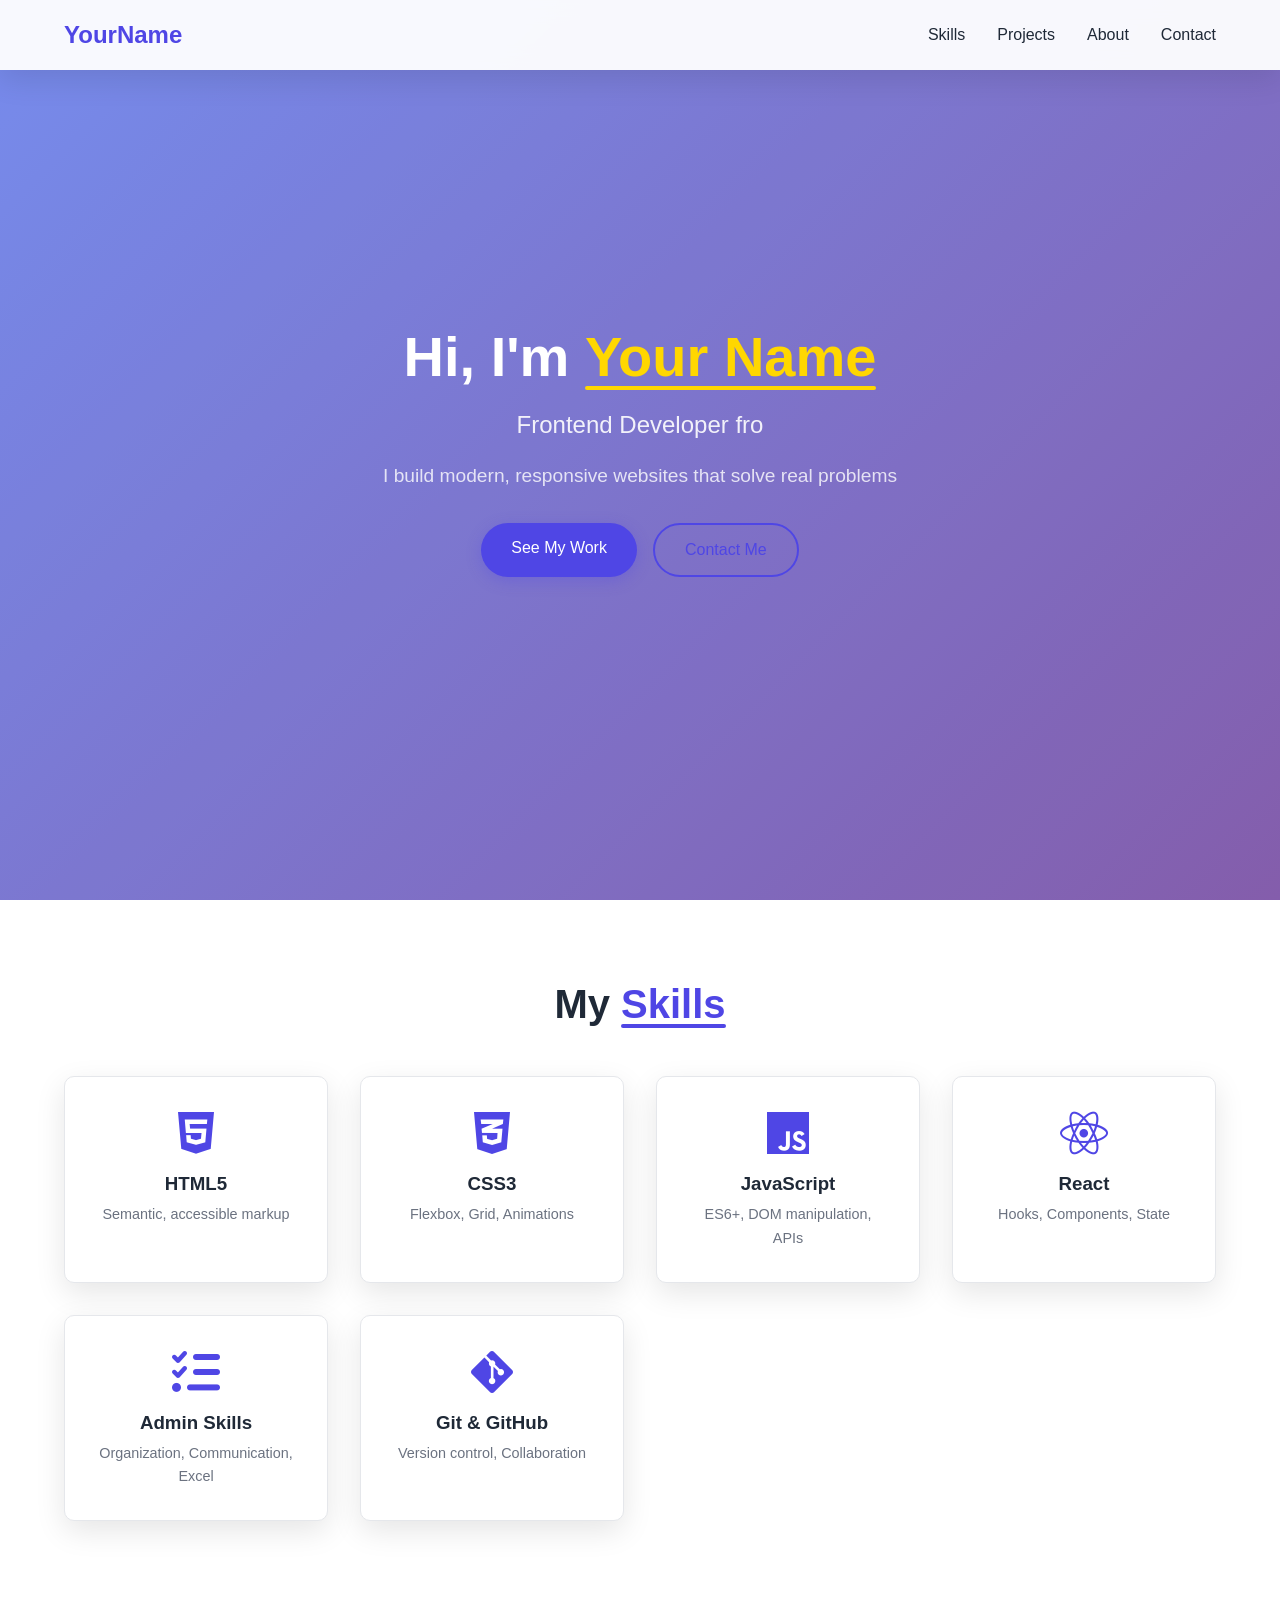
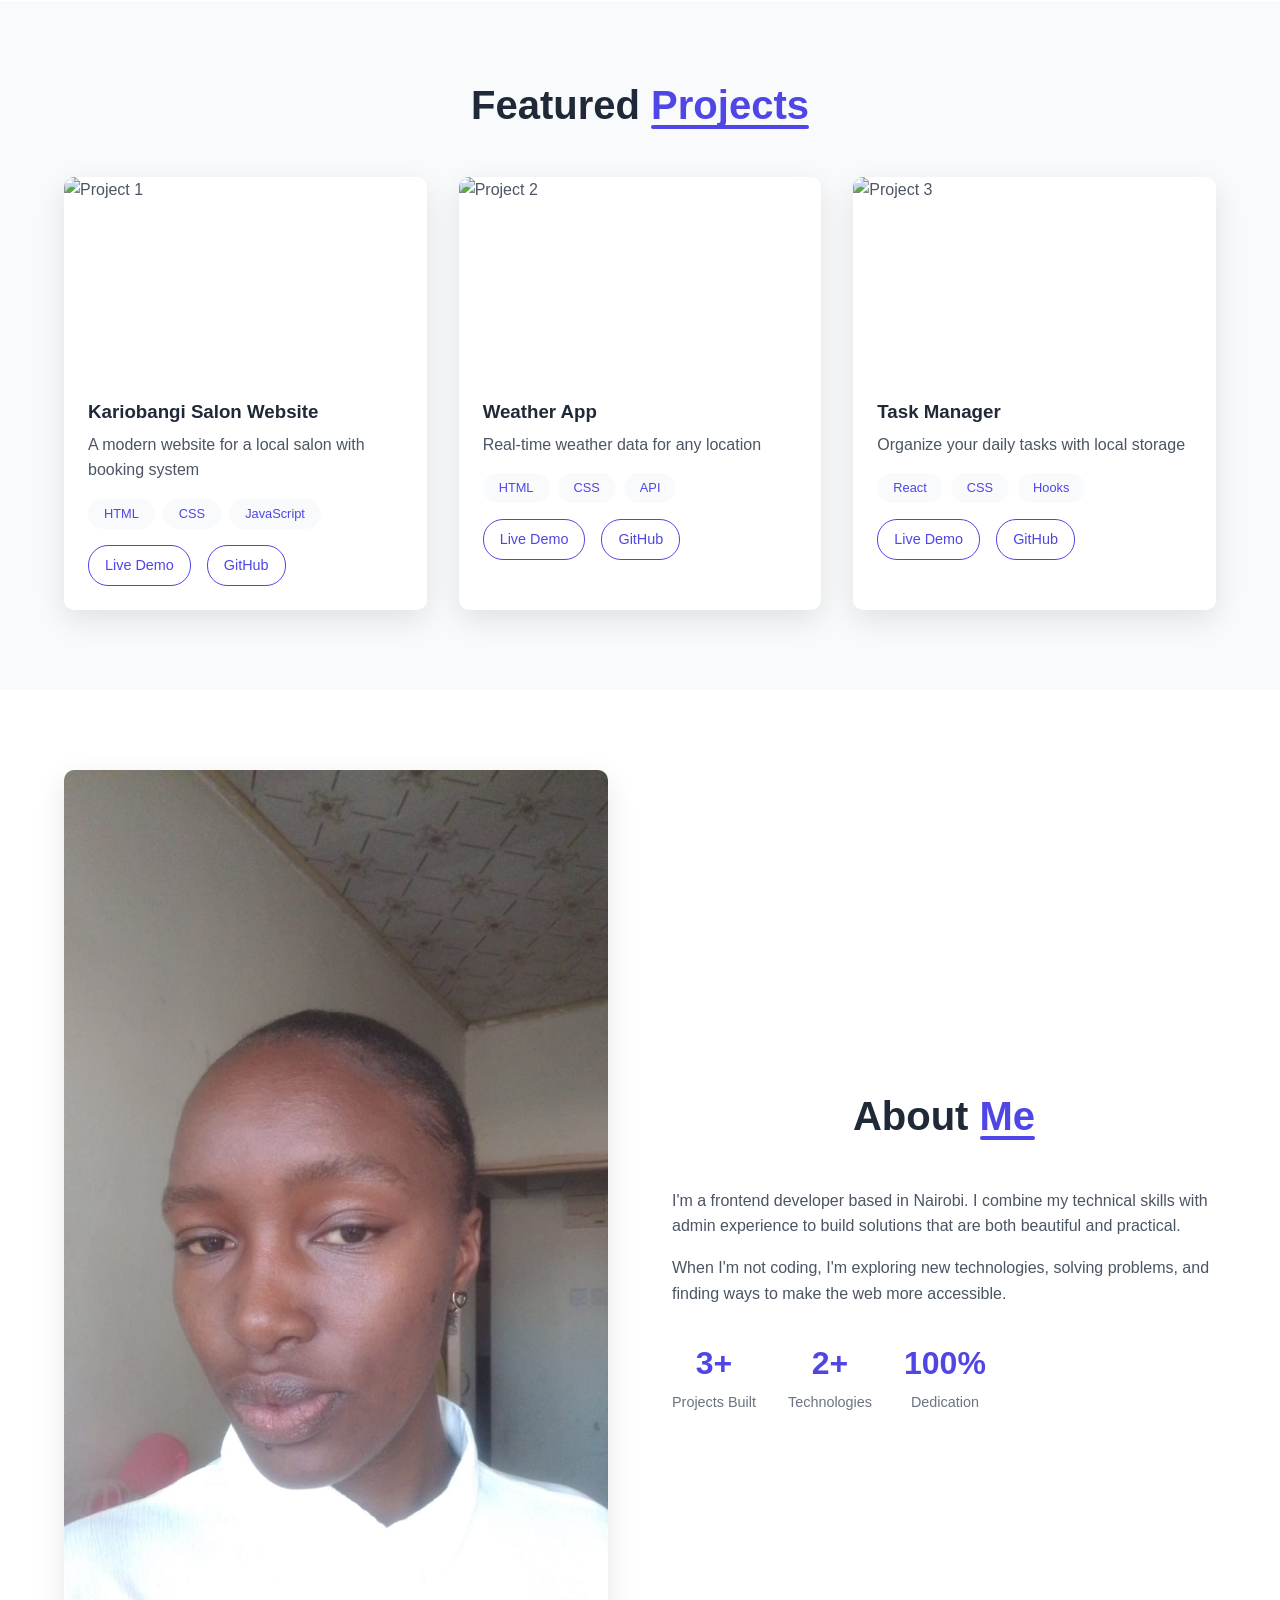
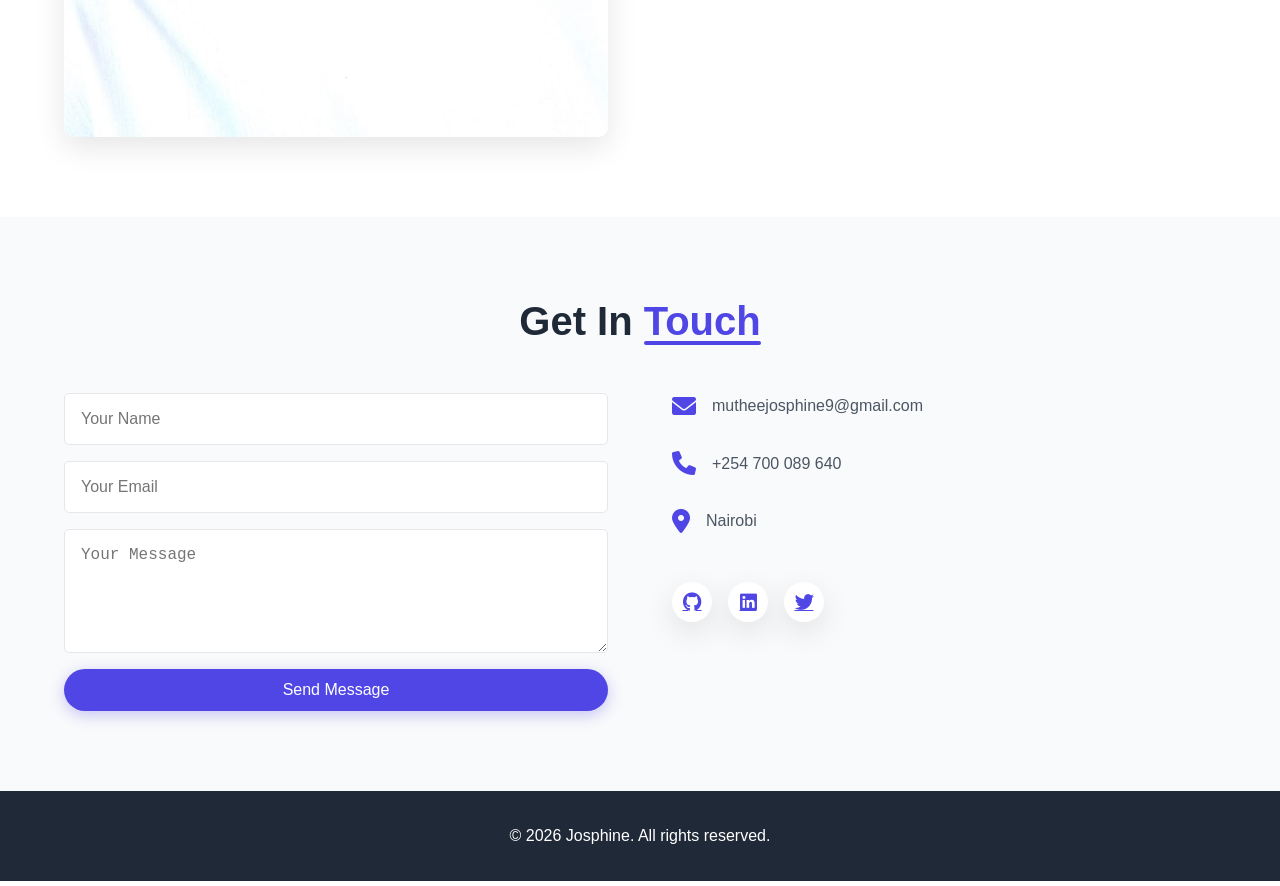
==== index.html @ b3ee17f3 "Initial commit: My modern portfolio website" ====
<!DOCTYPE html>
<html lang="en">
<head>
    <meta charset="UTF-8">
    <meta name="viewport" content="width=device-width, initial-scale=1.0">
    <title>Your Name - Frontend Developer</title>
    <link rel="stylesheet" href="style.css">
    <!-- Font Awesome for icons -->
    <link rel="stylesheet" href="https://cdnjs.cloudflare.com/ajax/libs/font-awesome/6.0.0/css/all.min.css">
</head>
<body>
    <!-- HERO SECTION -->
    <header class="hero">
        <nav class="navbar">
            <div class="logo">YourName</div>
            <ul class="nav-links">
                <li><a href="#skills">Skills</a></li>
                <li><a href="#projects">Projects</a></li>
                <li><a href="#about">About</a></li>
                <li><a href="#contact">Contact</a></li>
            </ul>
        </nav>
        
        <div class="hero-content">
            <h1 class="hero-title">Hi, I'm <span class="highlight">Your Name</span></h1>
            <p class="hero-subtitle">Frontend Developer from Kasarani, Nairobi</p>
            <p class="hero-description">I build modern, responsive websites that solve real problems</p>
            <div class="hero-buttons">
                <a href="#projects" class="btn btn-primary">See My Work</a>
                <a href="#contact" class="btn btn-secondary">Contact Me</a>
            </div>
        </div>
    </header>

    <!-- SKILLS SECTION -->
    <section id="skills" class="skills">
        <h2 class="section-title">My <span class="highlight">Skills</span></h2>
        <div class="skills-grid">
            <div class="skill-card">
                <i class="fab fa-html5 skill-icon"></i>
                <h3>HTML5</h3>
                <p>Semantic, accessible markup</p>
            </div>
            <div class="skill-card">
                <i class="fab fa-css3-alt skill-icon"></i>
                <h3>CSS3</h3>
                <p>Flexbox, Grid, Animations</p>
            </div>
            <div class="skill-card">
                <i class="fab fa-js skill-icon"></i>
                <h3>JavaScript</h3>
                <p>ES6+, DOM manipulation, APIs</p>
            </div>
            <div class="skill-card">
                <i class="fab fa-react skill-icon"></i>
                <h3>React</h3>
                <p>Hooks, Components, State</p>
            </div>
            <div class="skill-card">
                <i class="fas fa-tasks skill-icon"></i>
                <h3>Admin Skills</h3>
                <p>Organization, Communication, Excel</p>
            </div>
            <div class="skill-card">
                <i class="fab fa-git-alt skill-icon"></i>
                <h3>Git & GitHub</h3>
                <p>Version control, Collaboration</p>
            </div>
        </div>
    </section>

    <!-- PROJECTS SECTION -->
    <section id="projects" class="projects">
        <h2 class="section-title">Featured <span class="highlight">Projects</span></h2>
        <div class="projects-grid">
            <!-- Project 1 -->
            <div class="project-card">
                <div class="project-image">
                    <img src="images/project1.jpg" alt="Project 1">
                </div>
                <div class="project-content">
                    <h3>Kariobangi Salon Website</h3>
                    <p>A modern website for a local salon with booking system</p>
                    <div class="project-tech">
                        <span>HTML</span>
                        <span>CSS</span>
                        <span>JavaScript</span>
                    </div>
                    <div class="project-links">
                        <a href="#" class="btn-small">Live Demo</a>
                        <a href="#" class="btn-small">GitHub</a>
                    </div>
                </div>
            </div>

            <!-- Project 2 -->
            <div class="project-card">
                <div class="project-image">
                    <img src="images/project2.jpg" alt="Project 2">
                </div>
                <div class="project-content">
                    <h3>Weather App</h3>
                    <p>Real-time weather data for any location</p>
                    <div class="project-tech">
                        <span>HTML</span>
                        <span>CSS</span>
                        <span>API</span>
                    </div>
                    <div class="project-links">
                        <a href="#" class="btn-small">Live Demo</a>
                        <a href="#" class="btn-small">GitHub</a>
                    </div>
                </div>
            </div>

            <!-- Project 3 -->
            <div class="project-card">
                <div class="project-image">
                    <img src="images/project3.jpg" alt="Project 3">
                </div>
                <div class="project-content">
                    <h3>Task Manager</h3>
                    <p>Organize your daily tasks with local storage</p>
                    <div class="project-tech">
                        <span>React</span>
                        <span>CSS</span>
                        <span>Hooks</span>
                    </div>
                    <div class="project-links">
                        <a href="#" class="btn-small">Live Demo</a>
                        <a href="#" class="btn-small">GitHub</a>
                    </div>
                </div>
            </div>
        </div>
    </section>

    <!-- ABOUT SECTION -->
    <section id="about" class="about">
        <div class="about-container">
            <div class="about-image">
                <img src="images/my photo.jpeg" alt="Josphine Njeri Muthee">
            </div>
            <div class="about-content">
                <h2 class="section-title">About <span class="highlight">Me</span></h2>
                <p>I'm a frontend developer based in Nairobi. I combine my technical skills with admin experience to build solutions that are both beautiful and practical.</p>
                <p>When I'm not coding, I'm exploring new technologies, solving problems, and finding ways to make the web more accessible.</p>
                <div class="about-stats">
                    <div class="stat">
                        <span class="stat-number">3+</span>
                        <span class="stat-label">Projects Built</span>
                    </div>
                    <div class="stat">
                        <span class="stat-number">2+</span>
                        <span class="stat-label">Technologies</span>
                    </div>
                    <div class="stat">
                        <span class="stat-number">100%</span>
                        <span class="stat-label">Dedication</span>
                    </div>
                </div>
            </div>
        </div>
    </section>

    <!-- CONTACT SECTION -->
    <section id="contact" class="contact">
        <h2 class="section-title">Get In <span class="highlight">Touch</span></h2>
        <div class="contact-container">
            <form class="contact-form">
                <input type="text" placeholder="Your Name" required>
                <input type="email" placeholder="Your Email" required>
                <textarea placeholder="Your Message" rows="5" required></textarea>
                <button type="submit" class="btn btn-primary">Send Message</button>
            </form>
            <div class="contact-info">
                <div class="contact-item">
                    <i class="fas fa-envelope"></i>
                    <p>mutheejosphine9@gmail.com</p>
                </div>
                <div class="contact-item">
                    <i class="fas fa-phone"></i>
                    <p>+254 700 089 640</p>
                </div>
                <div class="contact-item">
                    <i class="fas fa-map-marker-alt"></i>
                    <p>Nairobi</p>
                </div>
                <div class="social-links">
                    <a href="#"><i class="fab fa-github"></i></a>
                    <a href="#"><i class="fab fa-linkedin"></i></a>
                    <a href="#"><i class="fab fa-twitter"></i></a>
                </div>
            </div>
        </div>
    </section>

    <!-- FOOTER -->
    <footer class="footer">
        <p>&copy; 2026 Josphine. All rights reserved.</p>
    </footer>

    <script src="script.js"></script>
</body>
</html>
---- style.css ----
/* Modern CSS Reset */
* {
    margin: 0;
    padding: 0;
    box-sizing: border-box;
}

/* Smooth scrolling */
html {
    scroll-behavior: smooth;
}

/* Variables for easy theme changes */
:root {
    --primary-color: #4f46e5;
    --secondary-color: #818cf8;
    --dark-color: #1f2937;
    --light-color: #f9fafb;
    --text-color: #4b5563;
    --white: #ffffff;
    --shadow: 0 10px 30px rgba(0, 0, 0, 0.1);
    --transition: all 0.3s ease;
}

body {
    font-family: -apple-system, BlinkMacSystemFont, 'Segoe UI', Roboto, Oxygen, Ubuntu, sans-serif;
    line-height: 1.6;
    color: var(--text-color);
    overflow-x: hidden;
}

/* Typography */
h1, h2, h3, h4 {
    line-height: 1.2;
    color: var(--dark-color);
}

.section-title {
    font-size: 2.5rem;
    text-align: center;
    margin-bottom: 3rem;
    position: relative;
}

.highlight {
    color: var(--primary-color);
    position: relative;
    display: inline-block;
}

.highlight::after {
    content: '';
    position: absolute;
    bottom: 0;
    left: 0;
    width: 100%;
    height: 4px;
    background: var(--primary-color);
    border-radius: 2px;
}

/* Buttons */
.btn {
    display: inline-block;
    padding: 12px 30px;
    border-radius: 30px;
    text-decoration: none;
    font-weight: 500;
    transition: var(--transition);
    cursor: pointer;
    border: none;
    font-size: 1rem;
}

.btn-primary {
    background: var(--primary-color);
    color: var(--white);
    box-shadow: 0 4px 15px rgba(79, 70, 229, 0.3);
}

.btn-primary:hover {
    background: var(--secondary-color);
    transform: translateY(-2px);
    box-shadow: 0 6px 20px rgba(79, 70, 229, 0.4);
}

.btn-secondary {
    background: transparent;
    color: var(--primary-color);
    border: 2px solid var(--primary-color);
}

.btn-secondary:hover {
    background: var(--primary-color);
    color: var(--white);
    transform: translateY(-2px);
}

/* Navigation */
.navbar {
    position: fixed;
    top: 0;
    width: 100%;
    display: flex;
    justify-content: space-between;
    align-items: center;
    padding: 1rem 5%;
    background: rgba(255, 255, 255, 0.95);
    backdrop-filter: blur(10px);
    box-shadow: var(--shadow);
    z-index: 1000;
}

.logo {
    font-size: 1.5rem;
    font-weight: bold;
    color: var(--primary-color);
}

.nav-links {
    display: flex;
    list-style: none;
    gap: 2rem;
}

.nav-links a {
    text-decoration: none;
    color: var(--dark-color);
    font-weight: 500;
    transition: var(--transition);
    position: relative;
}

.nav-links a::after {
    content: '';
    position: absolute;
    bottom: -5px;
    left: 0;
    width: 0;
    height: 2px;
    background: var(--primary-color);
    transition: var(--transition);
}

.nav-links a:hover {
    color: var(--primary-color);
}

.nav-links a:hover::after {
    width: 100%;
}

/* Hero Section */
.hero {
    min-height: 100vh;
    display: flex;
    flex-direction: column;
    justify-content: center;
    align-items: center;
    text-align: center;
    padding: 0 5%;
    background: linear-gradient(135deg, #667eea 0%, #764ba2 100%);
    color: var(--white);
    position: relative;
    overflow: hidden;
}

.hero::before {
    content: '';
    position: absolute;
    width: 200%;
    height: 200%;
    background: rgba(255, 255, 255, 0.1);
    transform: rotate(45deg);
    top: -50%;
    left: -50%;
}

.hero-content {
    position: relative;
    z-index: 1;
}

.hero-title {
    font-size: 3.5rem;
    margin-bottom: 1rem;
    color: var(--white);
}

.hero-title .highlight {
    color: #ffd700;
}

.hero-title .highlight::after {
    background: #ffd700;
}

.hero-subtitle {
    font-size: 1.5rem;
    margin-bottom: 1rem;
    opacity: 0.9;
}

.hero-description {
    font-size: 1.2rem;
    margin-bottom: 2rem;
    max-width: 600px;
    opacity: 0.8;
}

.hero-buttons {
    display: flex;
    gap: 1rem;
    justify-content: center;
}

/* Skills Section */
.skills {
    padding: 5rem 5%;
    background: var(--white);
}

.skills-grid {
    display: grid;
    grid-template-columns: repeat(auto-fit, minmax(250px, 1fr));
    gap: 2rem;
    max-width: 1200px;
    margin: 0 auto;
}

.skill-card {
    padding: 2rem;
    background: var(--white);
    border-radius: 10px;
    box-shadow: var(--shadow);
    transition: var(--transition);
    text-align: center;
    border: 1px solid #e5e7eb;
}

.skill-card:hover {
    transform: translateY(-5px);
    box-shadow: 0 15px 40px rgba(0, 0, 0, 0.1);
}

.skill-icon {
    font-size: 3rem;
    margin-bottom: 1rem;
    color: var(--primary-color);
}

.skill-card h3 {
    margin-bottom: 0.5rem;
}

.skill-card p {
    font-size: 0.9rem;
    color: #6b7280;
}

/* Projects Section */
.projects {
    padding: 5rem 5%;
    background: var(--light-color);
}

.projects-grid {
    display: grid;
    grid-template-columns: repeat(auto-fit, minmax(350px, 1fr));
    gap: 2rem;
    max-width: 1200px;
    margin: 0 auto;
}

.project-card {
    background: var(--white);
    border-radius: 10px;
    overflow: hidden;
    box-shadow: var(--shadow);
    transition: var(--transition);
}

.project-card:hover {
    transform: translateY(-5px);
    box-shadow: 0 20px 40px rgba(0, 0, 0, 0.15);
}

.project-image {
    width: 100%;
    height: 200px;
    overflow: hidden;
}

.project-image img {
    width: 100%;
    height: 100%;
    object-fit: cover;
    transition: var(--transition);
}

.project-card:hover .project-image img {
    transform: scale(1.1);
}

.project-content {
    padding: 1.5rem;
}

.project-content h3 {
    margin-bottom: 0.5rem;
}

.project-tech {
    display: flex;
    flex-wrap: wrap;
    gap: 0.5rem;
    margin: 1rem 0;
}

.project-tech span {
    padding: 0.3rem 1rem;
    background: var(--light-color);
    border-radius: 20px;
    font-size: 0.8rem;
    font-weight: 500;
    color: var(--primary-color);
}

.project-links {
    display: flex;
    gap: 1rem;
}

.btn-small {
    padding: 0.5rem 1rem;
    border-radius: 20px;
    text-decoration: none;
    font-size: 0.9rem;
    font-weight: 500;
    transition: var(--transition);
    border: 1px solid var(--primary-color);
    color: var(--primary-color);
}

.btn-small:hover {
    background: var(--primary-color);
    color: var(--white);
}

/* About Section */
.about {
    padding: 5rem 5%;
    background: var(--white);
}

.about-container {
    display: grid;
    grid-template-columns: 1fr 1fr;
    gap: 4rem;
    max-width: 1200px;
    margin: 0 auto;
    align-items: center;
}

.about-image {
    width: 100%;
    border-radius: 10px;
    overflow: hidden;
    box-shadow: var(--shadow);
}

.about-image img {
    width: 100%;
    height: auto;
    display: block;
}

.about-content p {
    margin-bottom: 1rem;
}

.about-stats {
    display: flex;
    gap: 2rem;
    margin-top: 2rem;
}

.stat {
    text-align: center;
}

.stat-number {
    display: block;
    font-size: 2rem;
    font-weight: bold;
    color: var(--primary-color);
}

.stat-label {
    font-size: 0.9rem;
    color: #6b7280;
}

/* Contact Section */
.contact {
    padding: 5rem 5%;
    background: var(--light-color);
}

.contact-container {
    display: grid;
    grid-template-columns: 1fr 1fr;
    gap: 4rem;
    max-width: 1200px;
    margin: 0 auto;
}

.contact-form {
    display: flex;
    flex-direction: column;
    gap: 1rem;
}

.contact-form input,
.contact-form textarea {
    width: 100%;
    padding: 1rem;
    border: 1px solid #e5e7eb;
    border-radius: 5px;
    font-size: 1rem;
    transition: var(--transition);
}

.contact-form input:focus,
.contact-form textarea:focus {
    outline: none;
    border-color: var(--primary-color);
    box-shadow: 0 0 0 3px rgba(79, 70, 229, 0.1);
}

.contact-info {
    display: flex;
    flex-direction: column;
    gap: 2rem;
}

.contact-item {
    display: flex;
    align-items: center;
    gap: 1rem;
}

.contact-item i {
    font-size: 1.5rem;
    color: var(--primary-color);
}

.social-links {
    display: flex;
    gap: 1rem;
    margin-top: 1rem;
}

.social-links a {
    display: flex;
    align-items: center;
    justify-content: center;
    width: 40px;
    height: 40px;
    background: var(--white);
    border-radius: 50%;
    color: var(--primary-color);
    font-size: 1.2rem;
    transition: var(--transition);
    box-shadow: var(--shadow);
}

.social-links a:hover {
    background: var(--primary-color);
    color: var(--white);
    transform: translateY(-3px);
}

/* Footer */
.footer {
    padding: 2rem;
    text-align: center;
    background: var(--dark-color);
    color: var(--white);
}

/* Responsive Design */
@media (max-width: 768px) {
    .navbar {
        padding: 1rem;
    }
    
    .nav-links {
        display: none;
    }
    
    .hero-title {
        font-size: 2.5rem;
    }
    
    .hero-subtitle {
        font-size: 1.2rem;
    }
    
    .hero-buttons {
        flex-direction: column;
    }
    
    .about-container,
    .contact-container {
        grid-template-columns: 1fr;
        gap: 2rem;
    }
    
    .section-title {
        font-size: 2rem;
    }
    
    .projects-grid {
        grid-template-columns: 1fr;
    }
    
    .about-stats {
        flex-direction: column;
        gap: 1rem;
    }
}

/* Animations */
@keyframes fadeIn {
    from {
        opacity: 0;
        transform: translateY(20px);
    }
    to {
        opacity: 1;
        transform: translateY(0);
    }
}

.hero-content,
.skill-card,
.project-card,
.about-content {
    animation: fadeIn 1s ease-out;
}
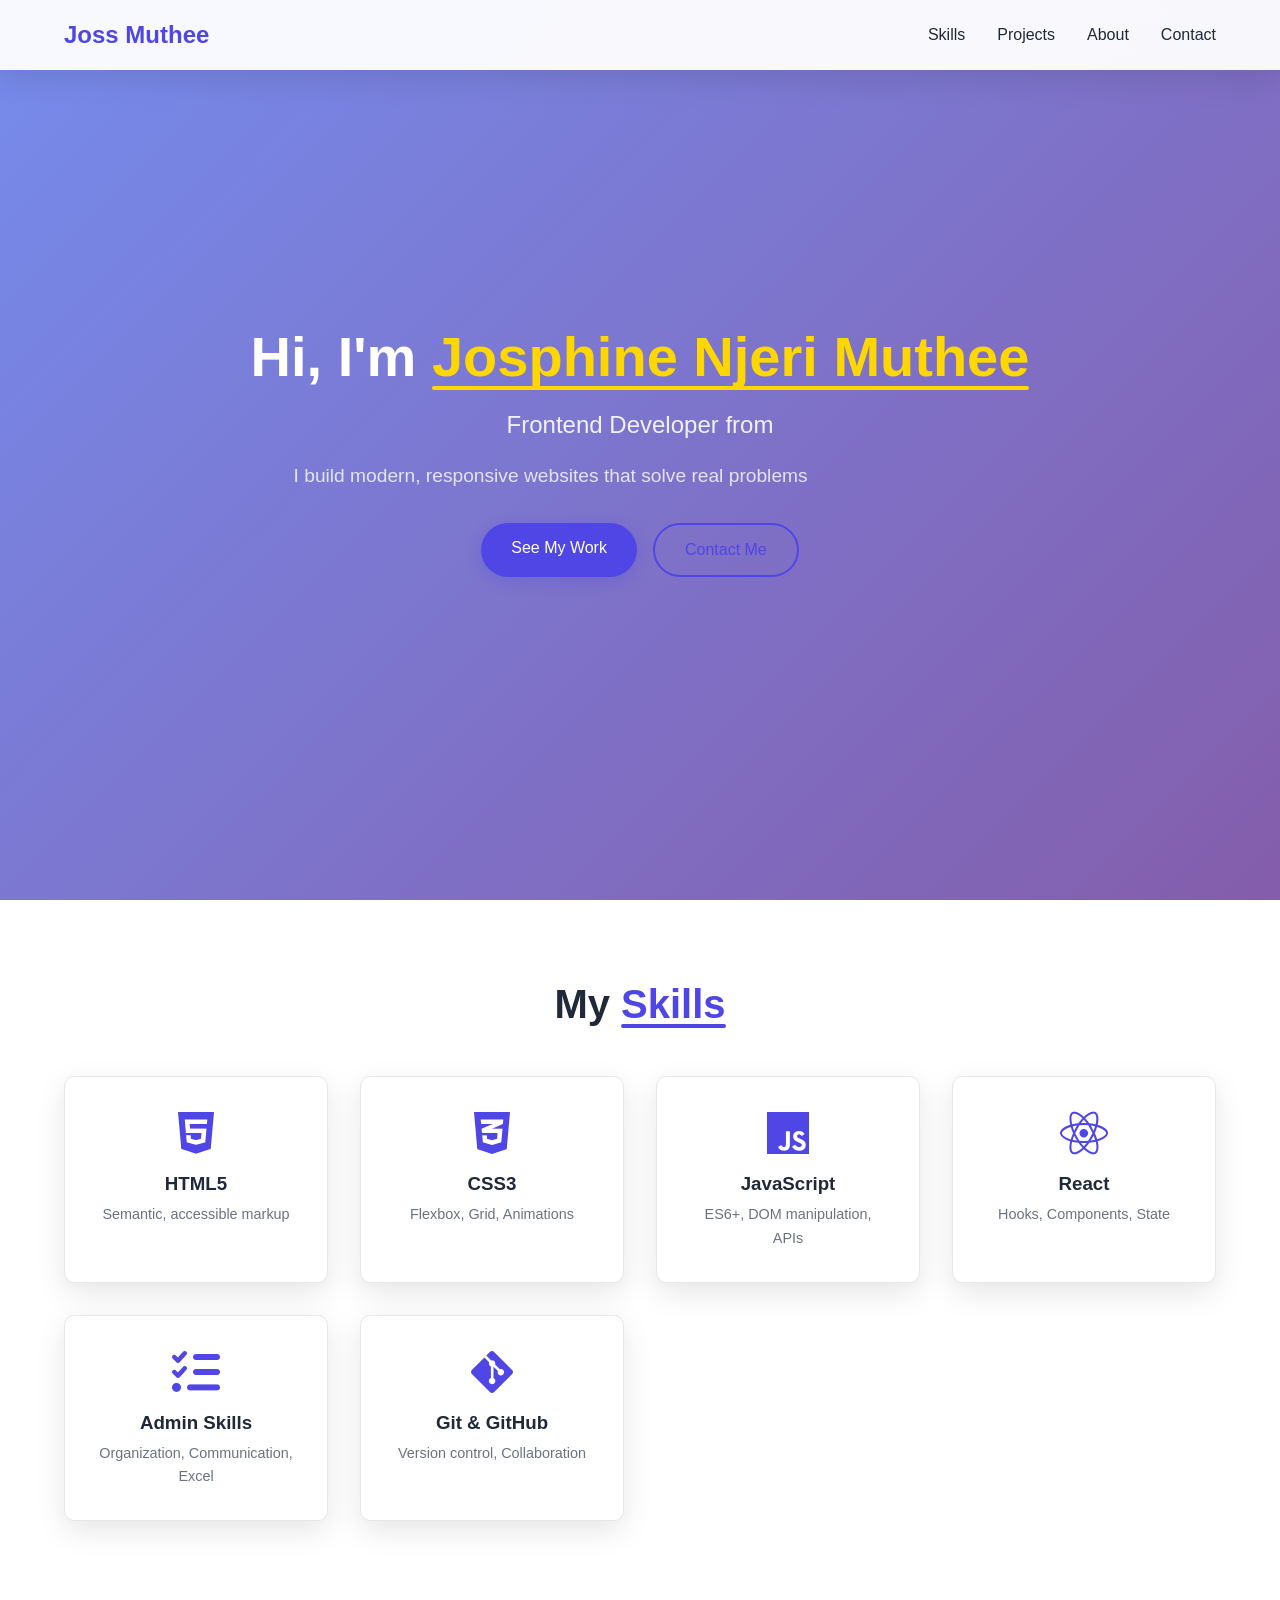
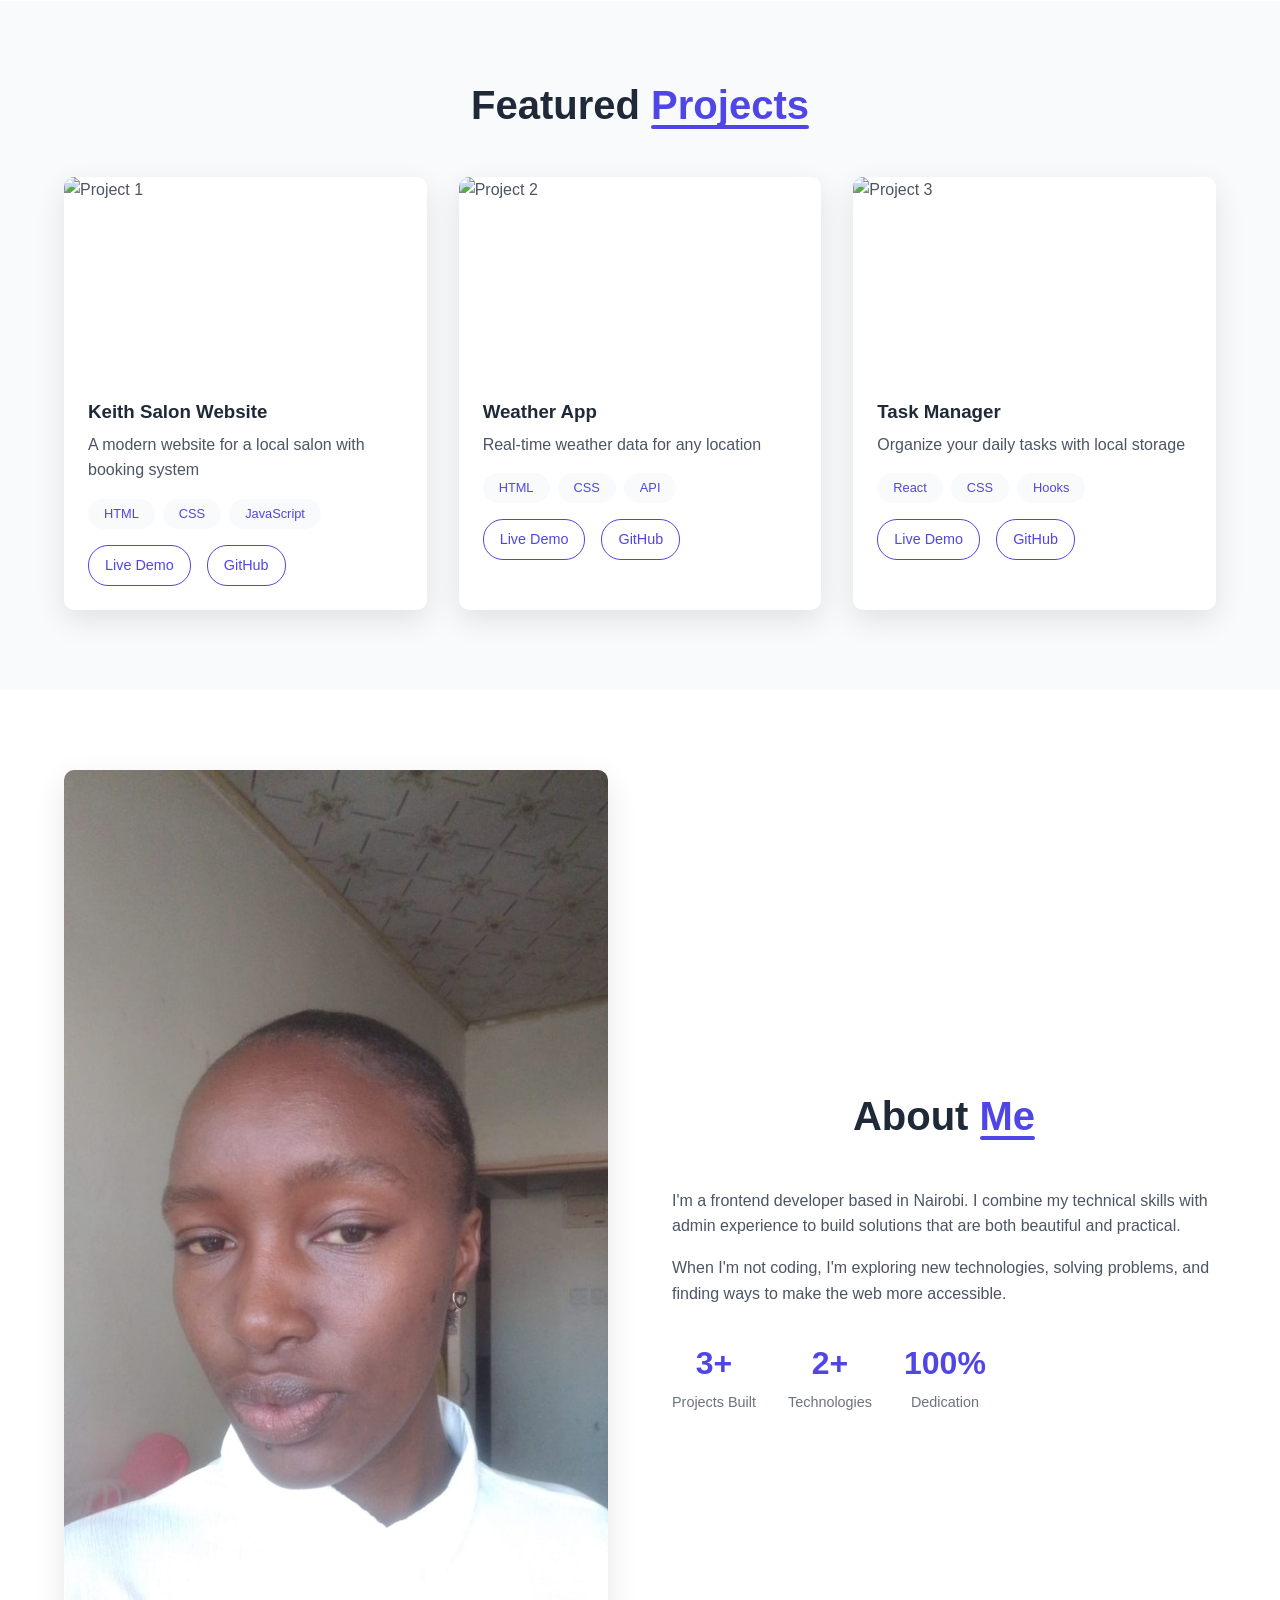
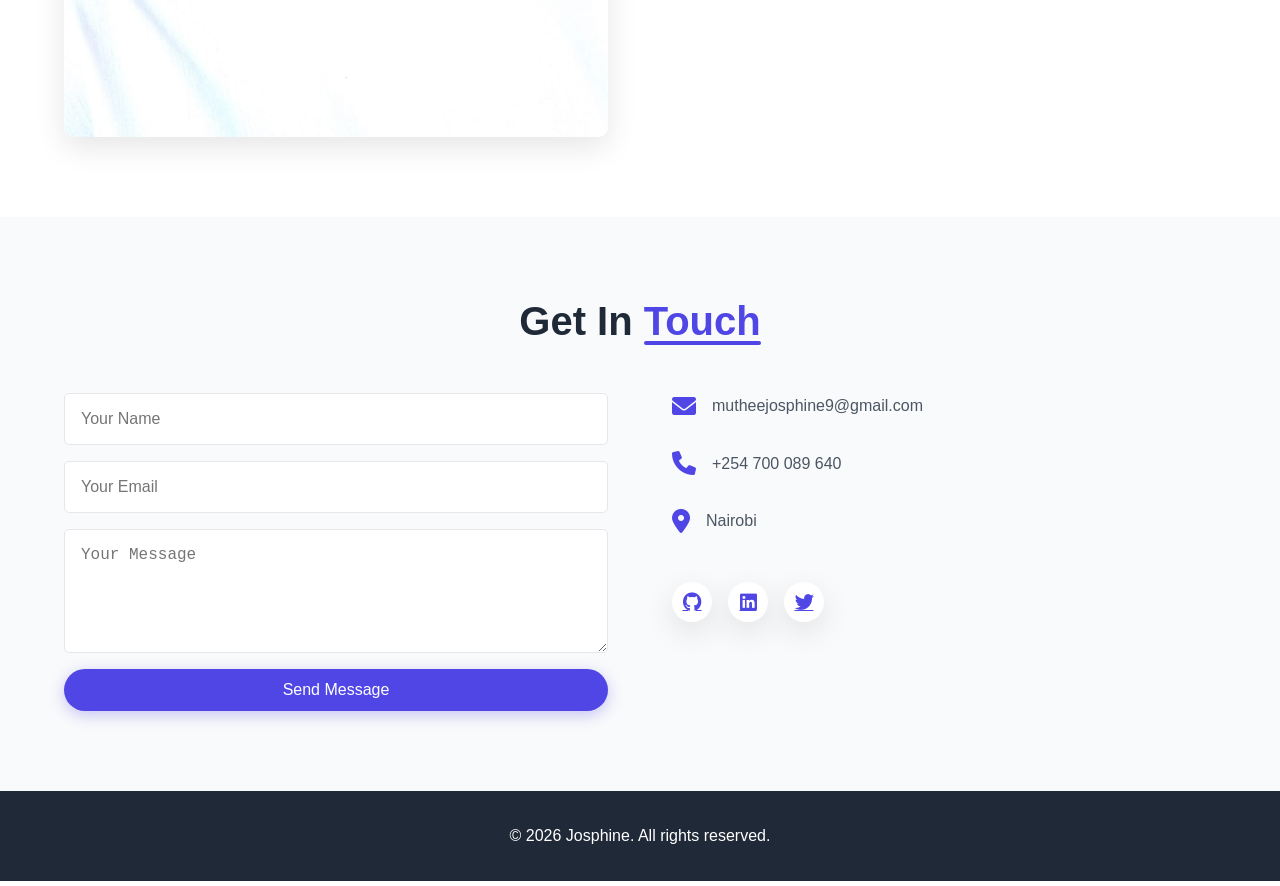
==== commit 1bea4ff6: "Update [describe what you changed]" ====
--- a/index.html
+++ b/index.html
@@ -12,7 +12,7 @@
     <!-- HERO SECTION -->
     <header class="hero">
         <nav class="navbar">
-            <div class="logo">YourName</div>
+            <div class="logo">Joss Muthee</div>
             <ul class="nav-links">
                 <li><a href="#skills">Skills</a></li>
                 <li><a href="#projects">Projects</a></li>
@@ -22,8 +22,8 @@
         </nav>
         
         <div class="hero-content">
-            <h1 class="hero-title">Hi, I'm <span class="highlight">Your Name</span></h1>
-            <p class="hero-subtitle">Frontend Developer from Kasarani, Nairobi</p>
+            <h1 class="hero-title">Hi, I'm <span class="highlight">Josphine Njeri Muthee</span></h1>
+            <p class="hero-subtitle">Frontend Developer from Nairobi, Kenya.</p>
             <p class="hero-description">I build modern, responsive websites that solve real problems</p>
             <div class="hero-buttons">
                 <a href="#projects" class="btn btn-primary">See My Work</a>
@@ -79,7 +79,7 @@
                     <img src="images/project1.jpg" alt="Project 1">
                 </div>
                 <div class="project-content">
-                    <h3>Kariobangi Salon Website</h3>
+                    <h3>Keith Salon Website</h3>
                     <p>A modern website for a local salon with booking system</p>
                     <div class="project-tech">
                         <span>HTML</span>
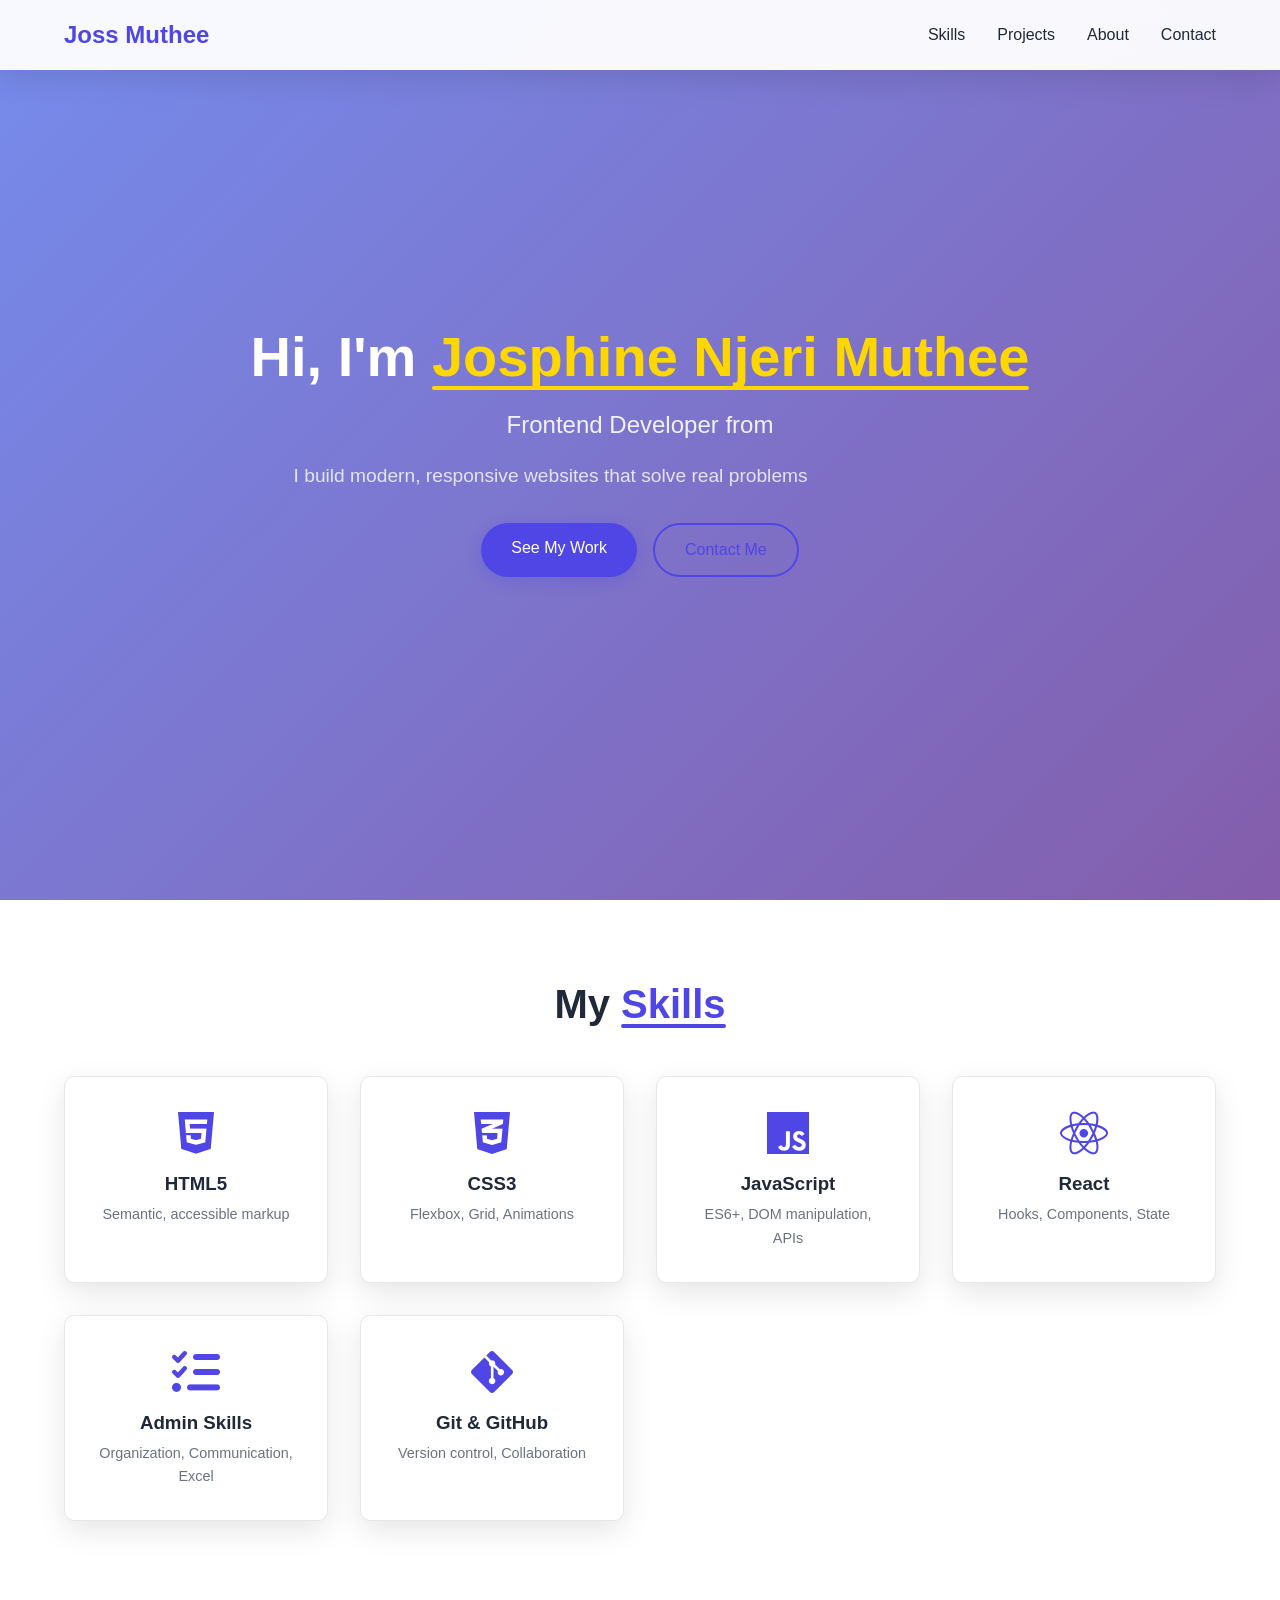
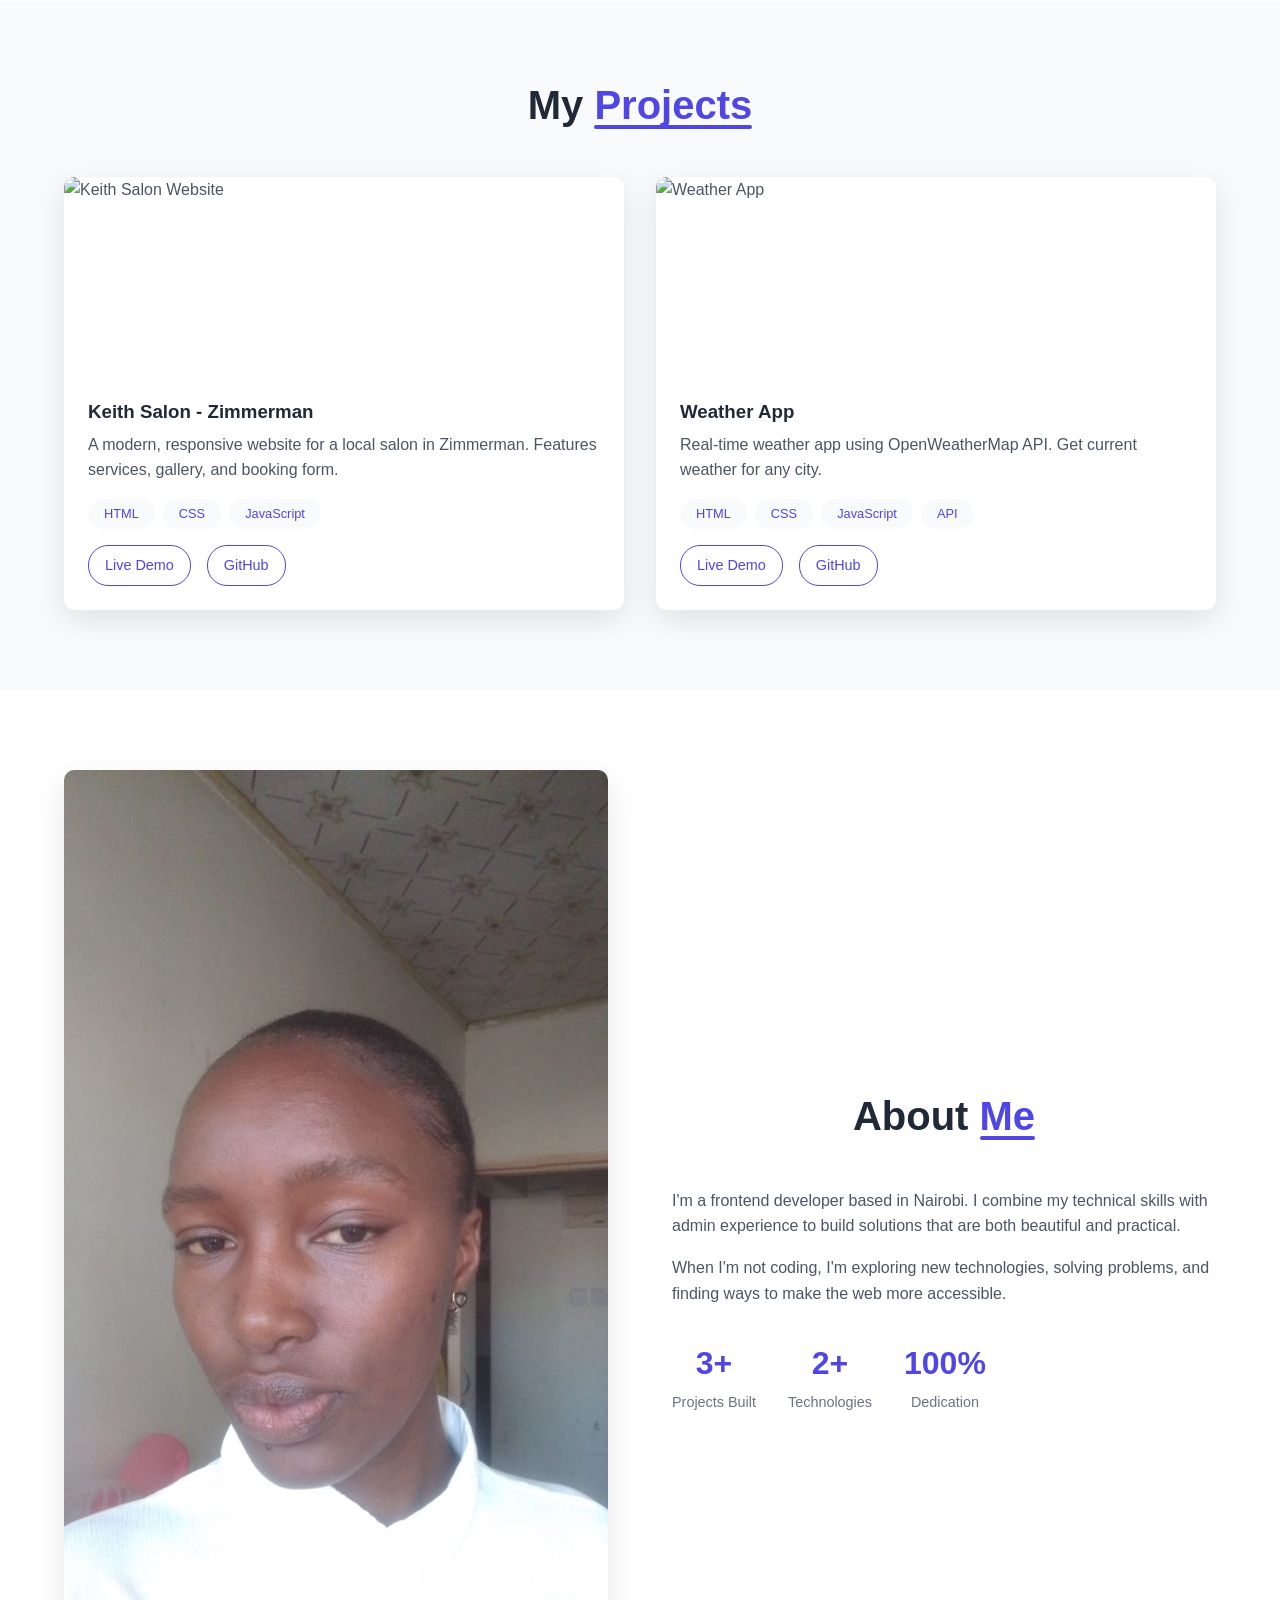
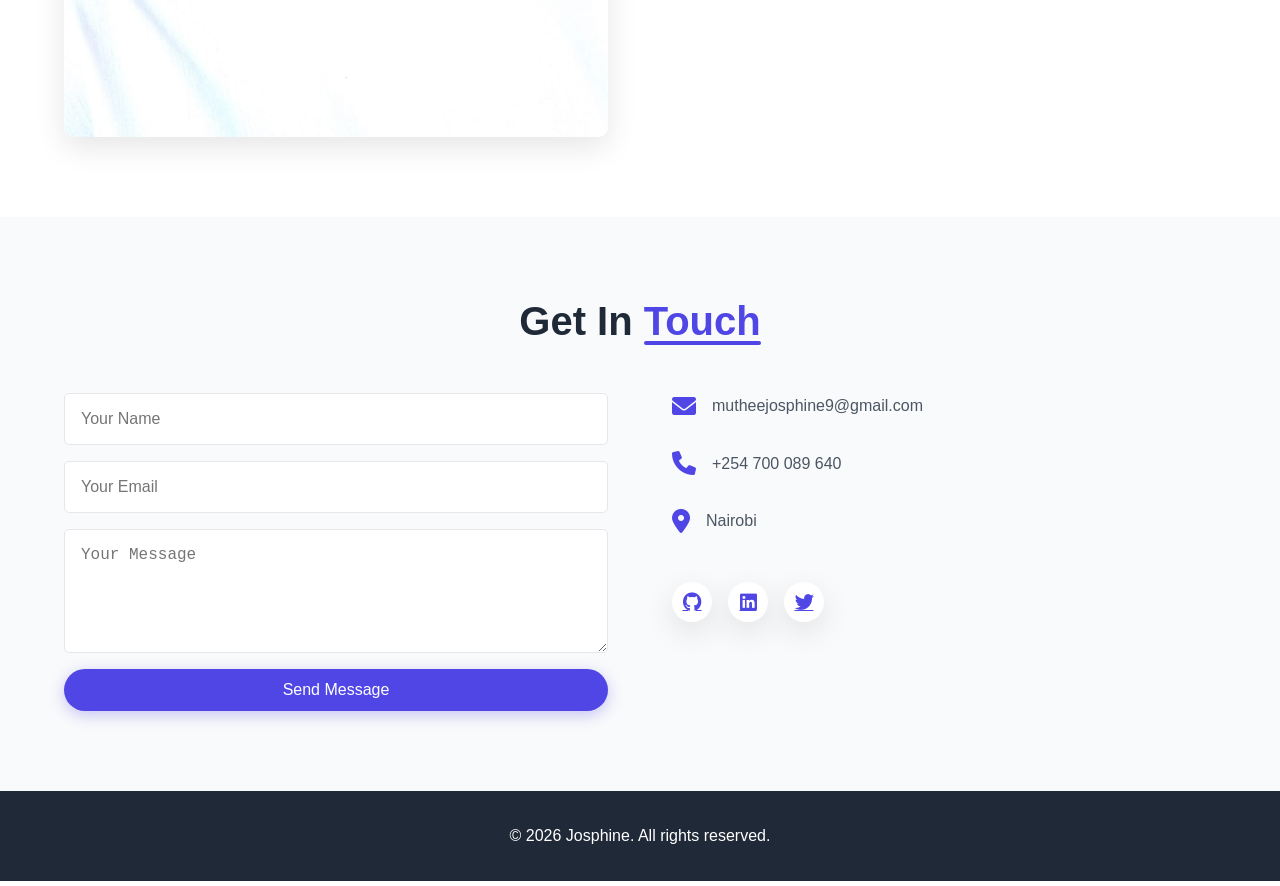
==== commit 2de21684: "Add Keith Salon and Weather App projects" ====
--- a/index.html
+++ b/index.html
@@ -69,71 +69,53 @@
         </div>
     </section>
 
-    <!-- PROJECTS SECTION -->
-    <section id="projects" class="projects">
-        <h2 class="section-title">Featured <span class="highlight">Projects</span></h2>
-        <div class="projects-grid">
-            <!-- Project 1 -->
-            <div class="project-card">
-                <div class="project-image">
-                    <img src="images/project1.jpg" alt="Project 1">
+    <!-- PROJECTS SECTION in your main portfolio -->
+<section id="projects" class="projects">
+    <h2 class="section-title">My <span class="highlight">Projects</span></h2>
+    <div class="projects-grid">
+        
+        <!-- Keith Salon Project -->
+        <div class="project-card">
+            <div class="project-image">
+                <img src="images/keith-salon-preview.jpg" alt="Keith Salon Website">
+            </div>
+            <div class="project-content">
+                <h3>Keith Salon - Zimmerman</h3>
+                <p>A modern, responsive website for a local salon in Zimmerman. Features services, gallery, and booking form.</p>
+                <div class="project-tech">
+                    <span>HTML</span>
+                    <span>CSS</span>
+                    <span>JavaScript</span>
                 </div>
-                <div class="project-content">
-                    <h3>Keith Salon Website</h3>
-                    <p>A modern website for a local salon with booking system</p>
-                    <div class="project-tech">
-                        <span>HTML</span>
-                        <span>CSS</span>
-                        <span>JavaScript</span>
-                    </div>
-                    <div class="project-links">
-                        <a href="#" class="btn-small">Live Demo</a>
-                        <a href="#" class="btn-small">GitHub</a>
-                    </div>
-                </div>
-            </div>
-
-            <!-- Project 2 -->
-            <div class="project-card">
-                <div class="project-image">
-                    <img src="images/project2.jpg" alt="Project 2">
-                </div>
-                <div class="project-content">
-                    <h3>Weather App</h3>
-                    <p>Real-time weather data for any location</p>
-                    <div class="project-tech">
-                        <span>HTML</span>
-                        <span>CSS</span>
-                        <span>API</span>
-                    </div>
-                    <div class="project-links">
-                        <a href="#" class="btn-small">Live Demo</a>
-                        <a href="#" class="btn-small">GitHub</a>
-                    </div>
-                </div>
-            </div>
-
-            <!-- Project 3 -->
-            <div class="project-card">
-                <div class="project-image">
-                    <img src="images/project3.jpg" alt="Project 3">
-                </div>
-                <div class="project-content">
-                    <h3>Task Manager</h3>
-                    <p>Organize your daily tasks with local storage</p>
-                    <div class="project-tech">
-                        <span>React</span>
-                        <span>CSS</span>
-                        <span>Hooks</span>
-                    </div>
-                    <div class="project-links">
-                        <a href="#" class="btn-small">Live Demo</a>
-                        <a href="#" class="btn-small">GitHub</a>
-                    </div>
+                <div class="project-links">
+                    <a href="keith-salon/" class="btn-small">Live Demo</a>
+                    <a href="https://github.com/JossMuthee/JossMuthee.github.io/tree/main/keith-salon" class="btn-small">GitHub</a>
                 </div>
             </div>
         </div>
-    </section>
+
+        <!-- Weather App Project -->
+        <div class="project-card">
+            <div class="project-image">
+                <img src="images/weather-app-preview.jpg" alt="Weather App">
+            </div>
+            <div class="project-content">
+                <h3>Weather App</h3>
+                <p>Real-time weather app using OpenWeatherMap API. Get current weather for any city.</p>
+                <div class="project-tech">
+                    <span>HTML</span>
+                    <span>CSS</span>
+                    <span>JavaScript</span>
+                    <span>API</span>
+                </div>
+                <div class="project-links">
+                    <a href="weather-app/" class="btn-small">Live Demo</a>
+                    <a href="https://github.com/JossMuthee/JossMuthee.github.io/tree/main/weather-app" class="btn-small">GitHub</a>
+                </div>
+            </div>
+        </div>
+    </div>
+</section>
 
     <!-- ABOUT SECTION -->
     <section id="about" class="about">
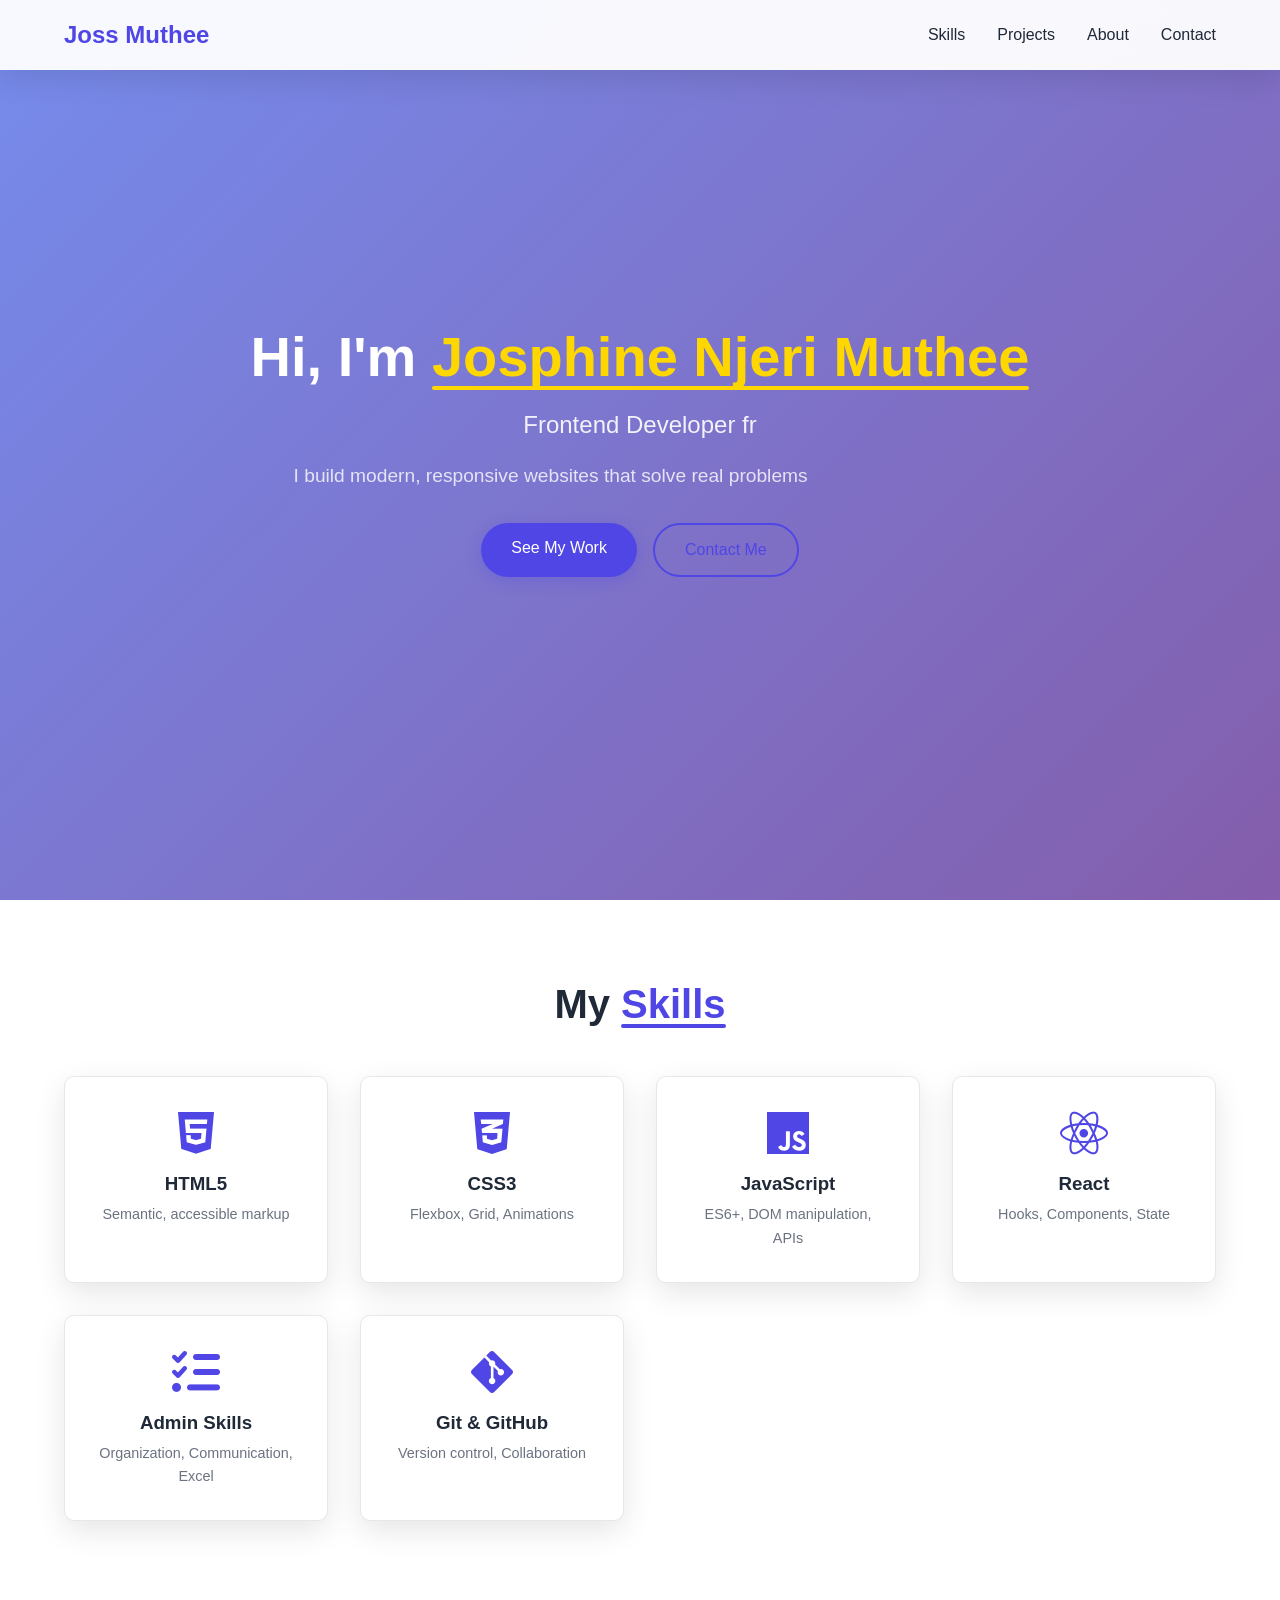
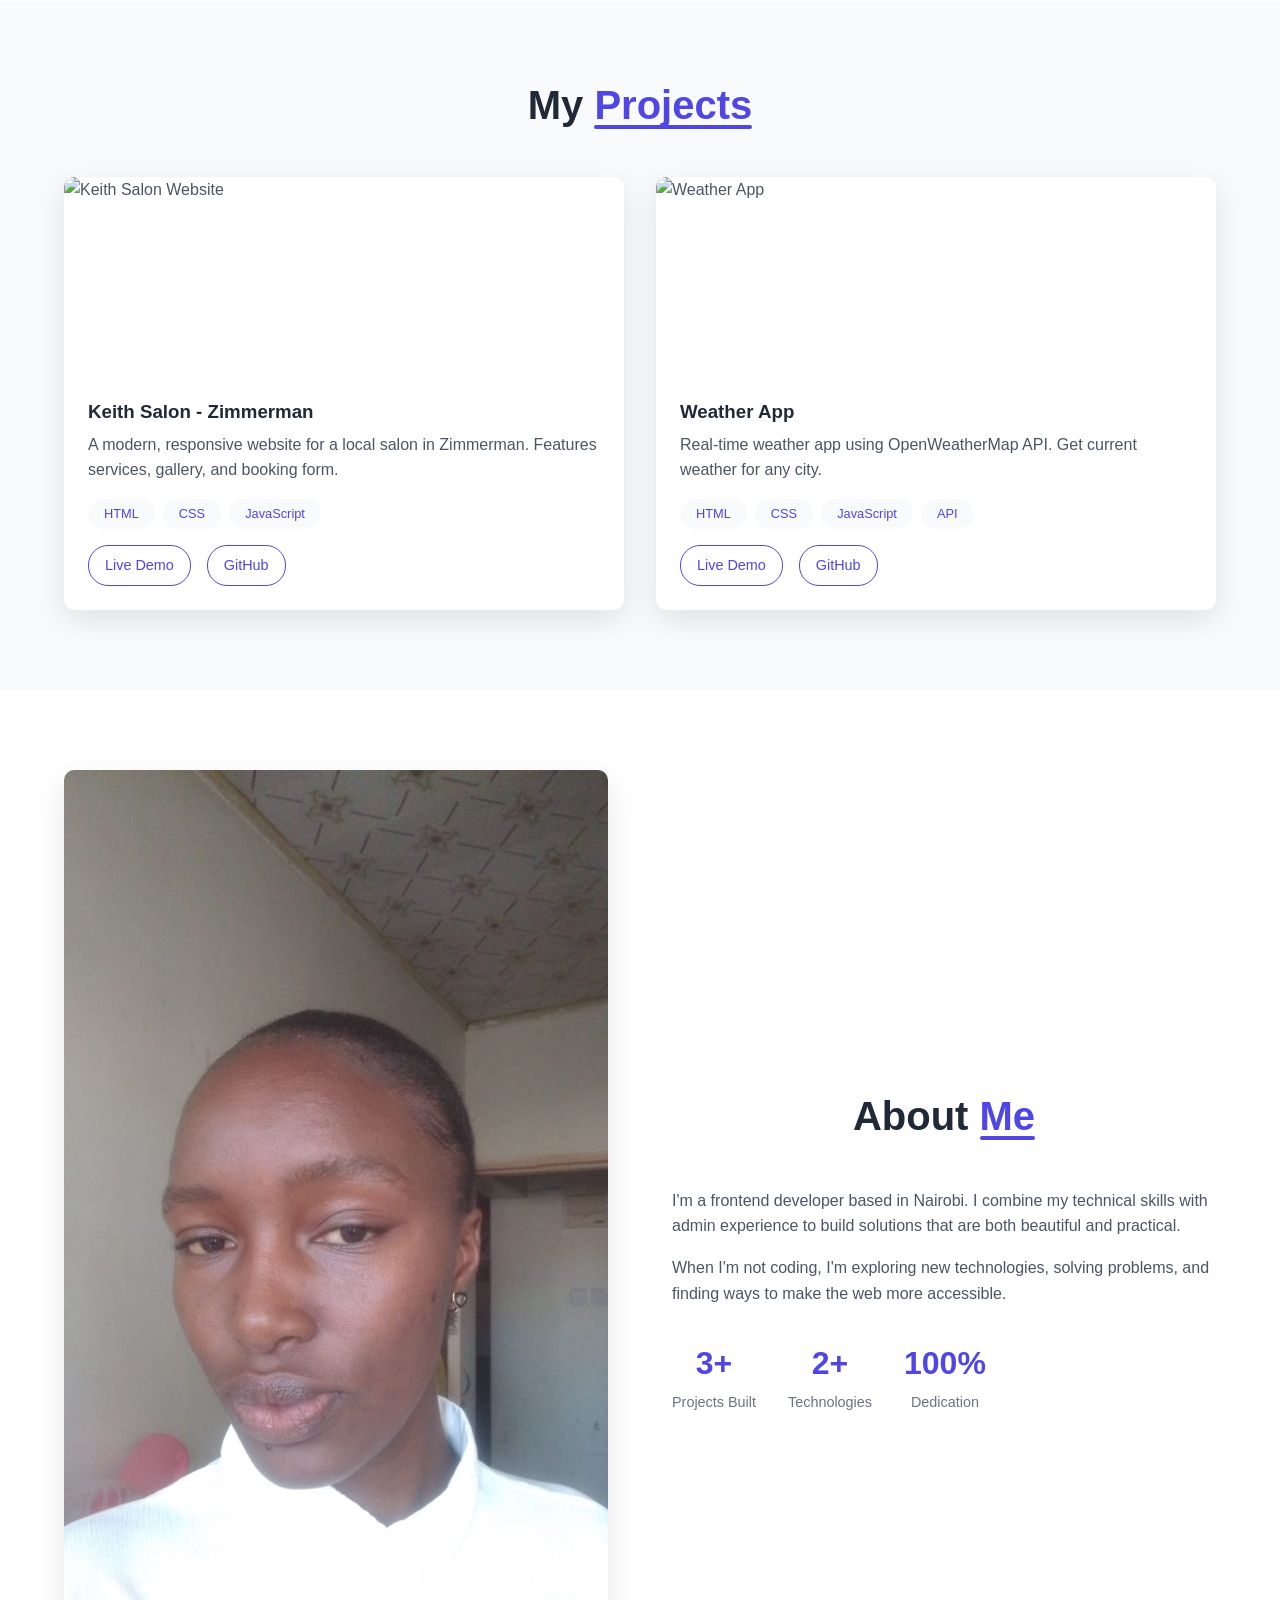
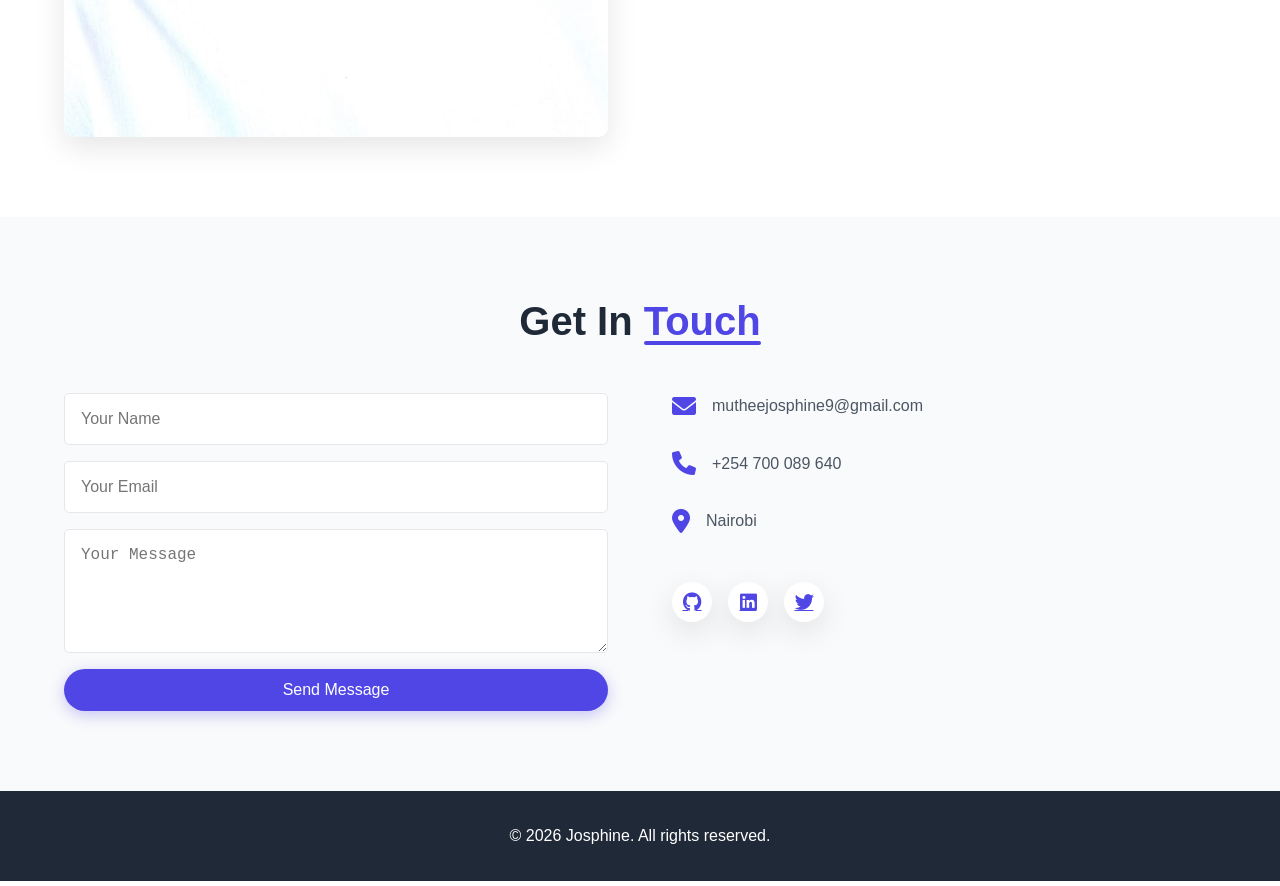
==== commit b2d90ff7: "Fix salon website link" ====
--- a/index.html
+++ b/index.html
@@ -88,7 +88,7 @@
                     <span>JavaScript</span>
                 </div>
                 <div class="project-links">
-                    <a href="keith-salon/" class="btn-small">Live Demo</a>
+                    <a href="salon-website/" class="btn-small">Live Demo</a>
                     <a href="https://github.com/JossMuthee/JossMuthee.github.io/tree/main/keith-salon" class="btn-small">GitHub</a>
                 </div>
             </div>
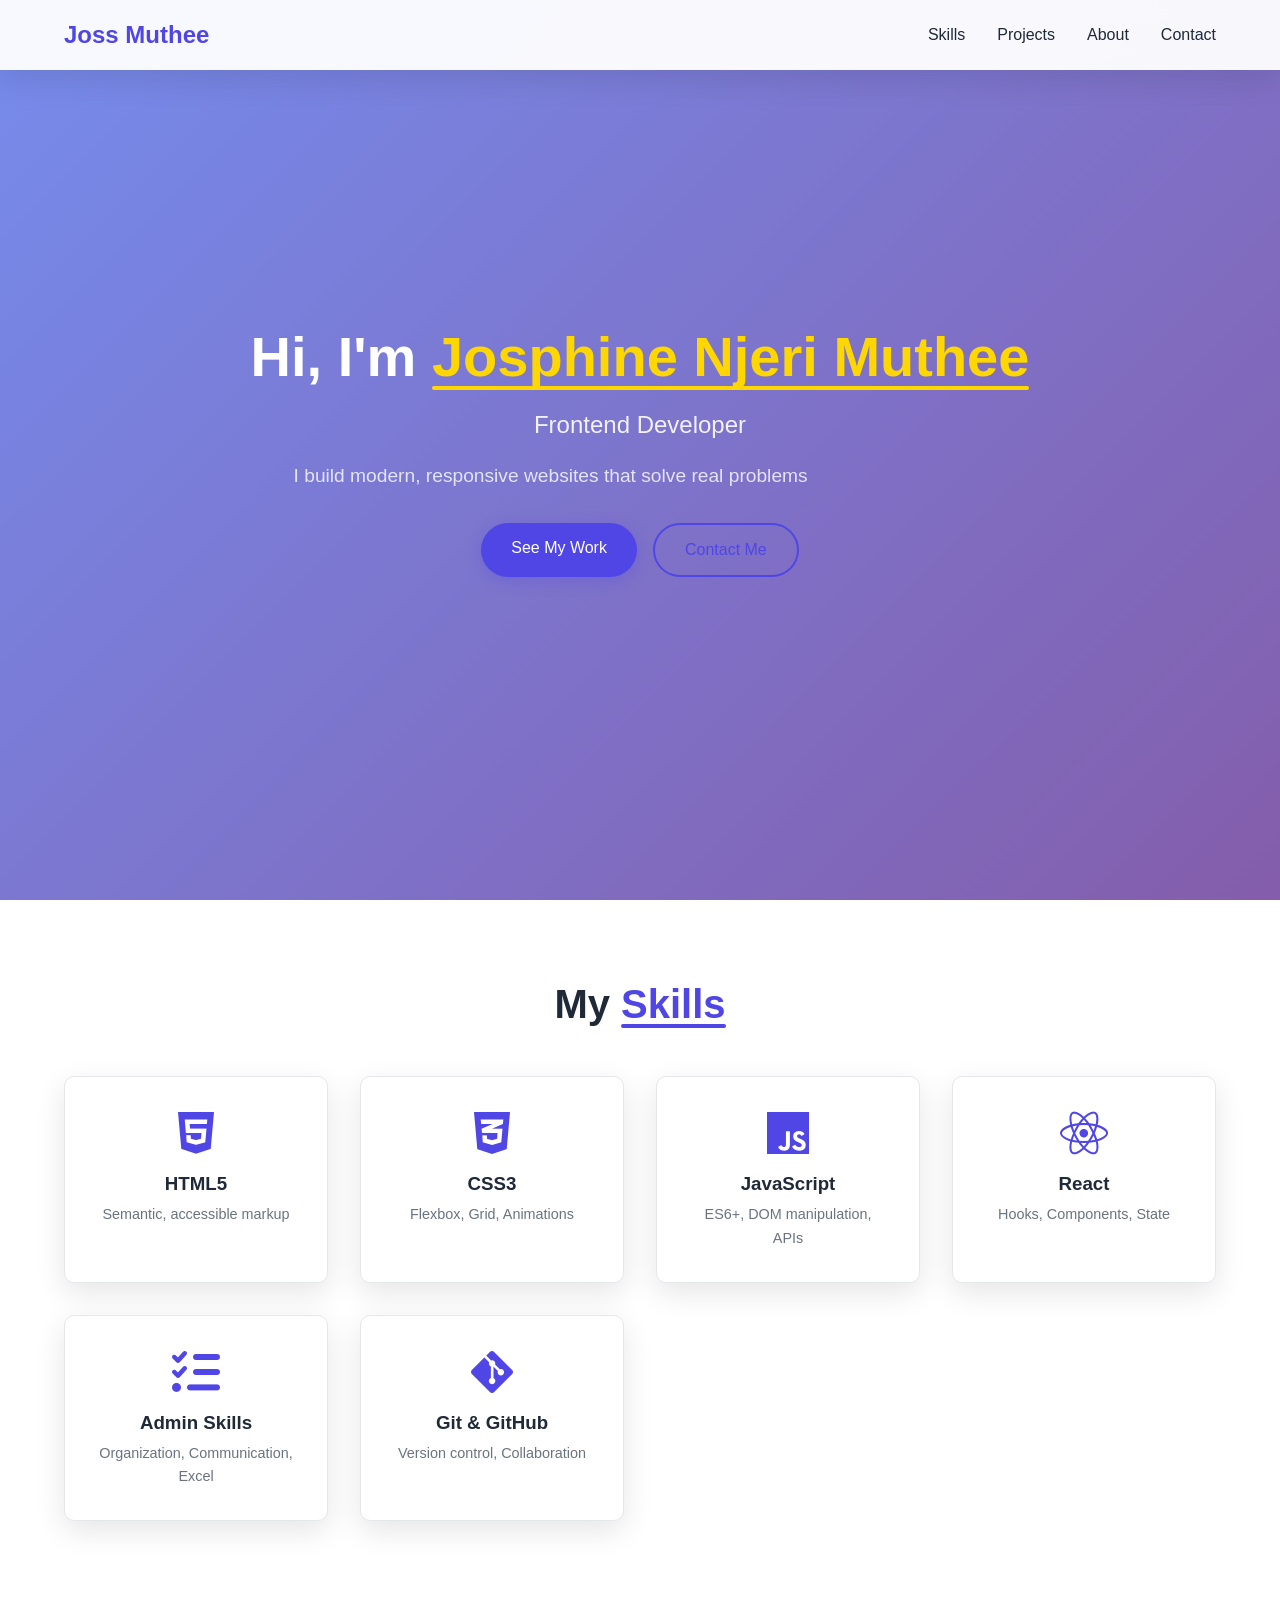
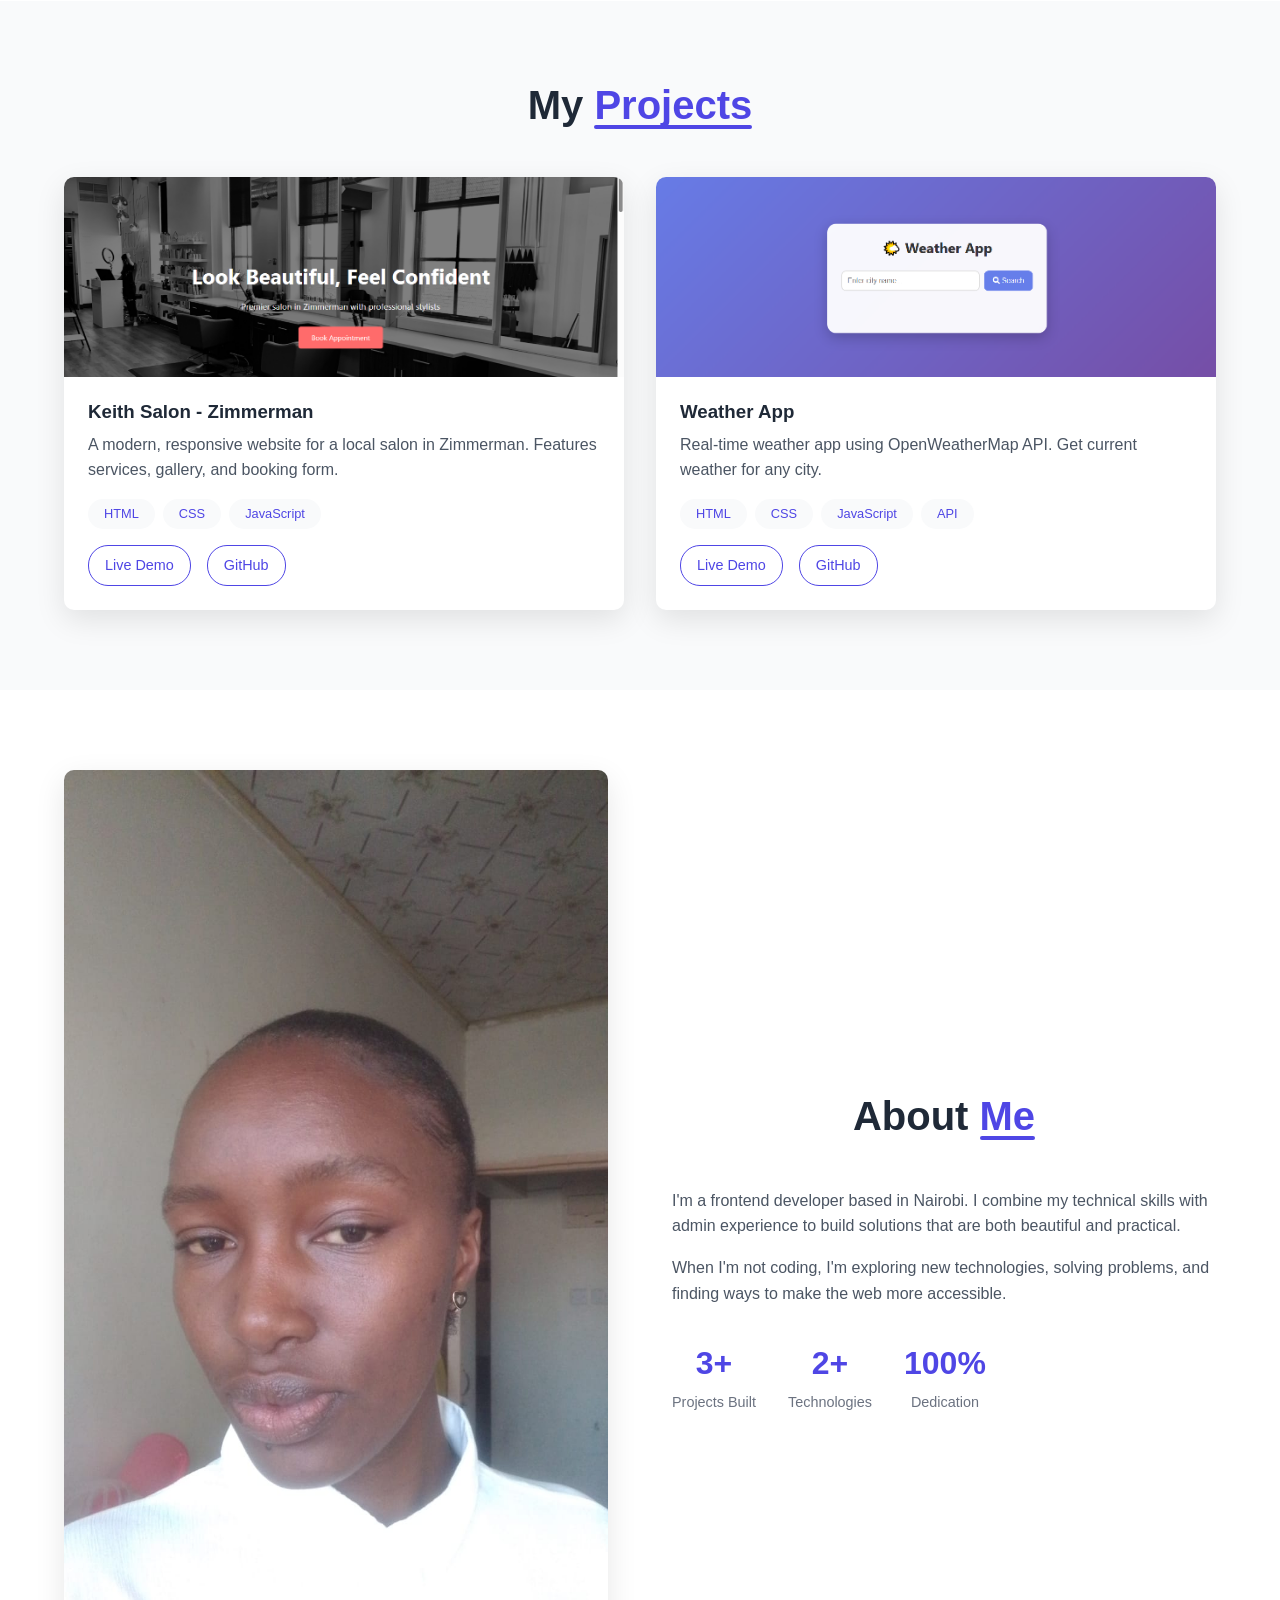
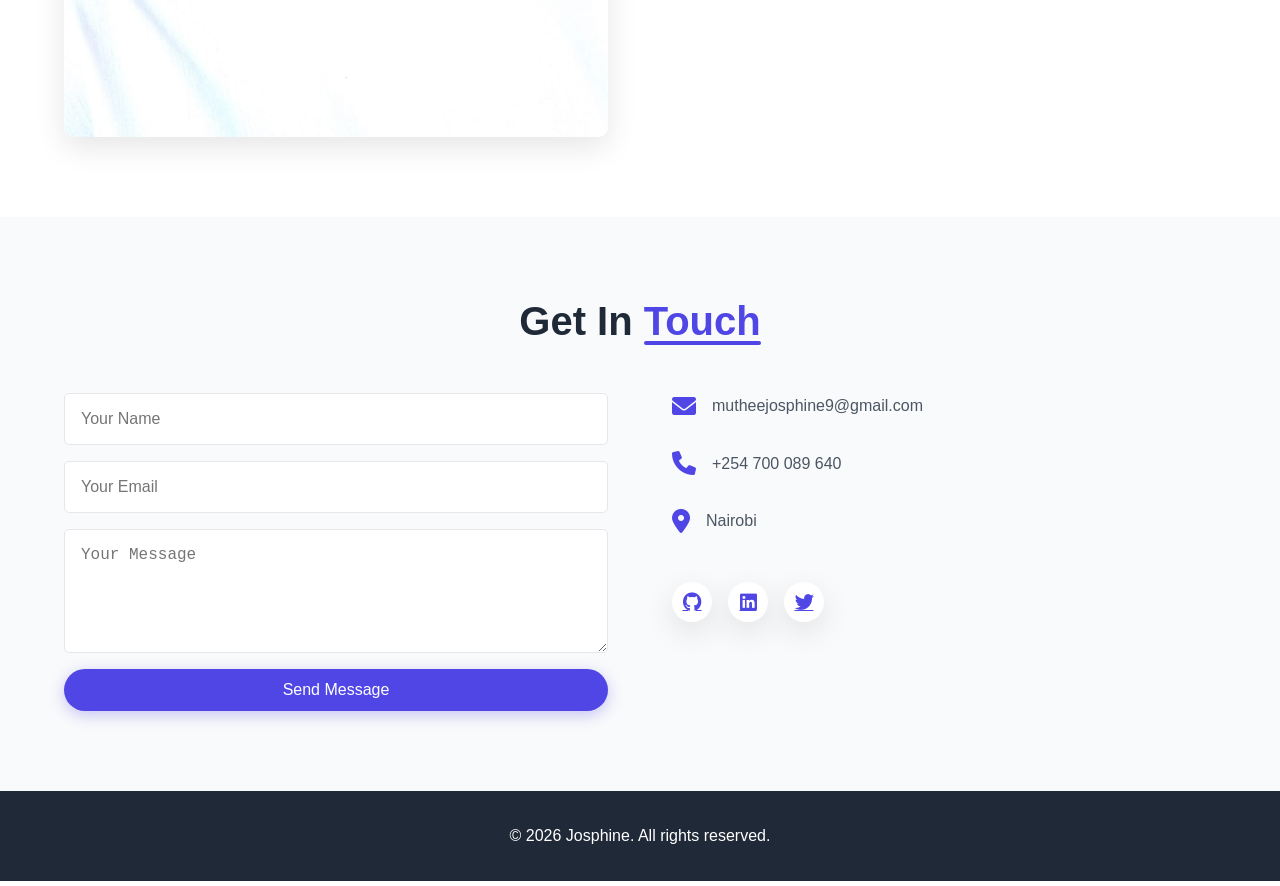
==== commit be60ce04: "Update project links" ====
--- a/index.html
+++ b/index.html
@@ -89,7 +89,7 @@
                 </div>
                 <div class="project-links">
                     <a href="salon-website/" class="btn-small">Live Demo</a>
-                    <a href="https://github.com/JossMuthee/JossMuthee.github.io/tree/main/keith-salon" class="btn-small">GitHub</a>
+                    <a href="https://github.com/JossMuthee/JossMuthee.github.io/tree/main/salon-website" class="btn-small">GitHub</a>
                 </div>
             </div>
         </div>
@@ -121,7 +121,7 @@
     <section id="about" class="about">
         <div class="about-container">
             <div class="about-image">
-                <img src="images/my photo.jpeg" alt="Josphine Njeri Muthee">
+                <img src="images/my-photo.png" alt="Josphine Njeri Muthee">
             </div>
             <div class="about-content">
                 <h2 class="section-title">About <span class="highlight">Me</span></h2>
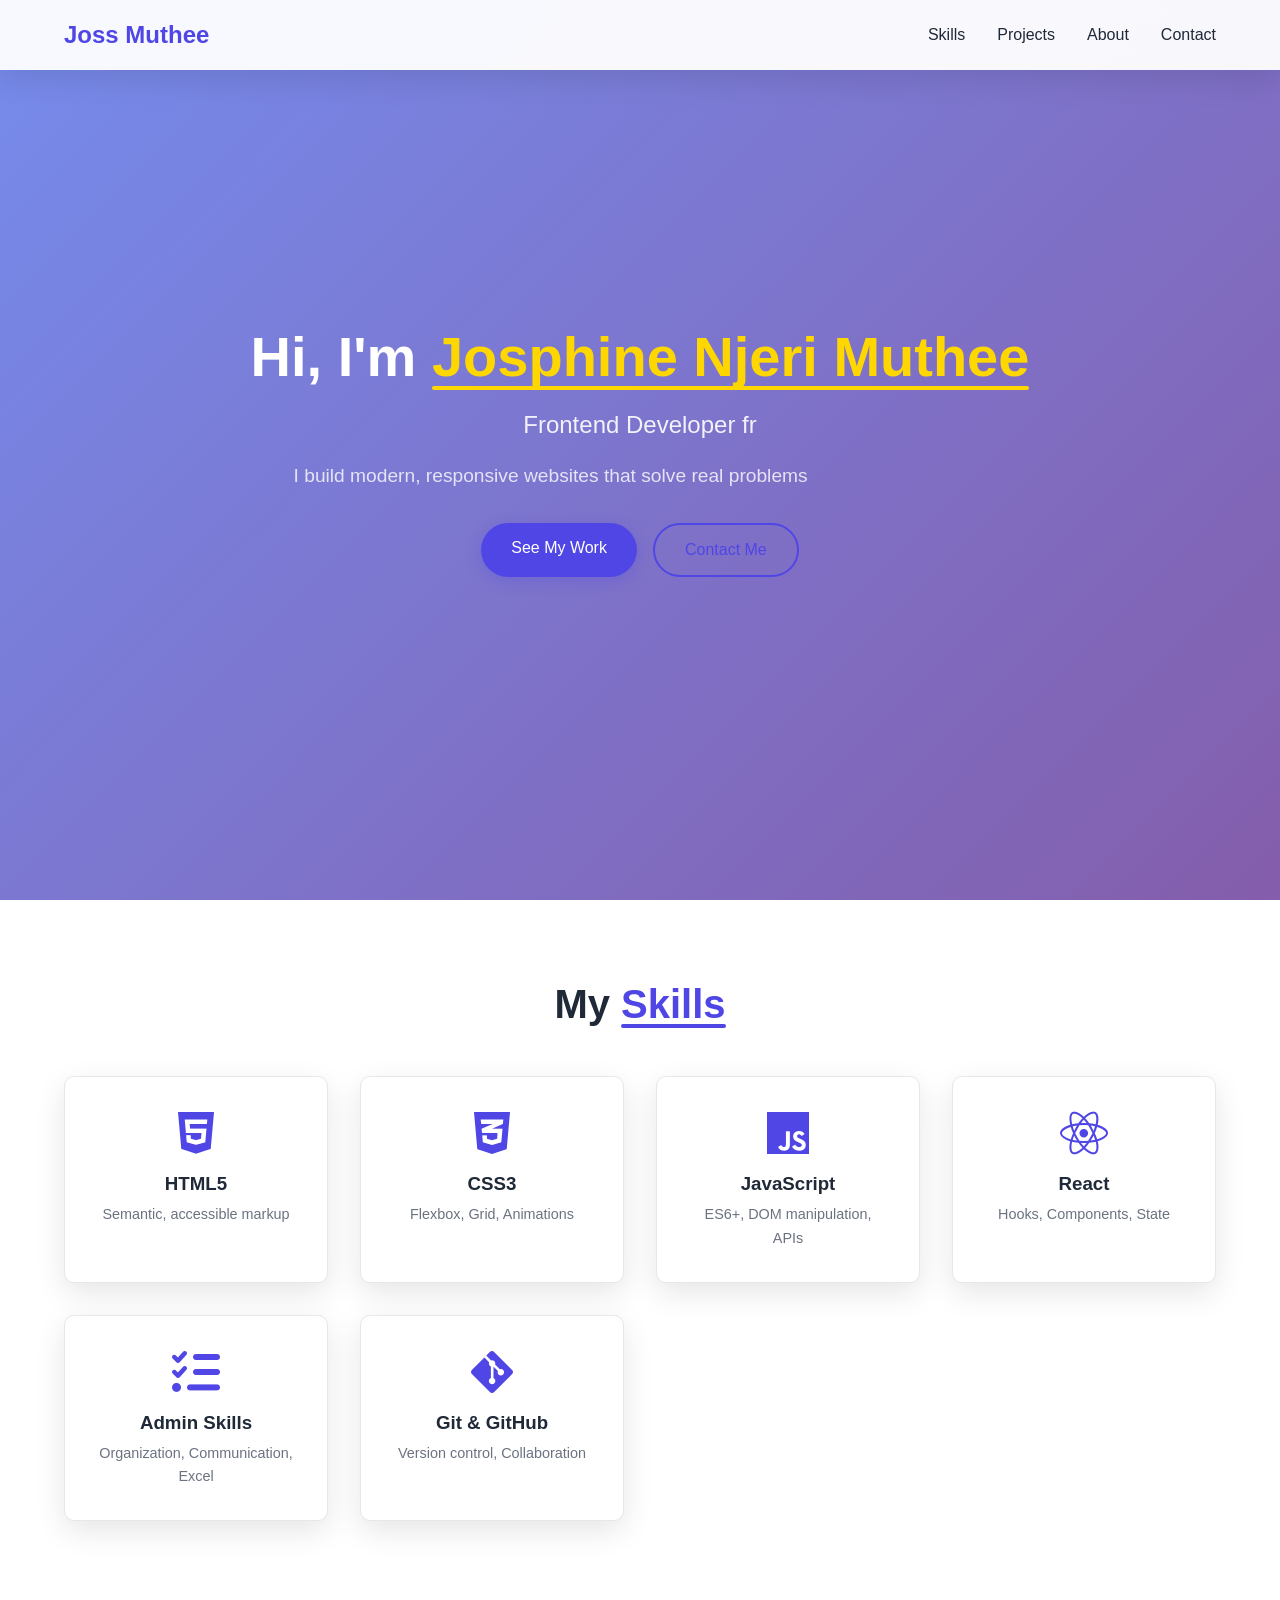
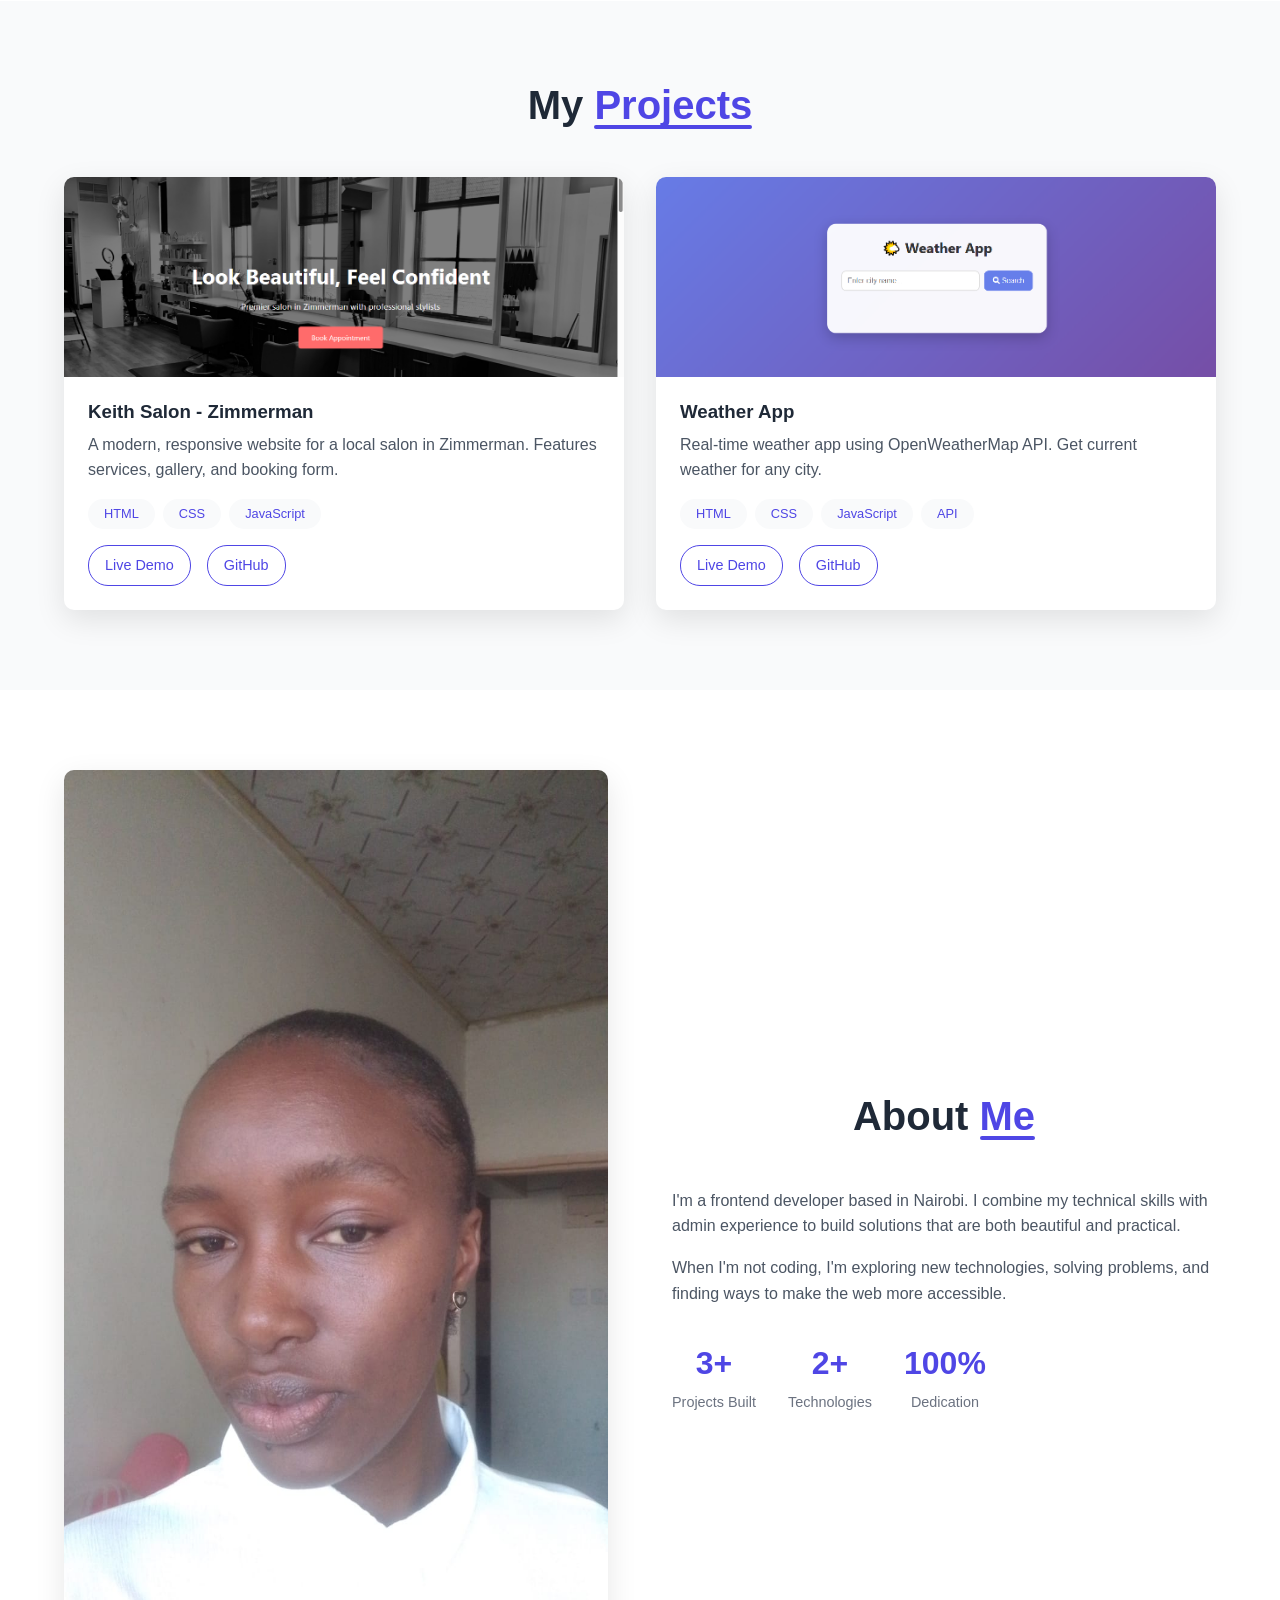
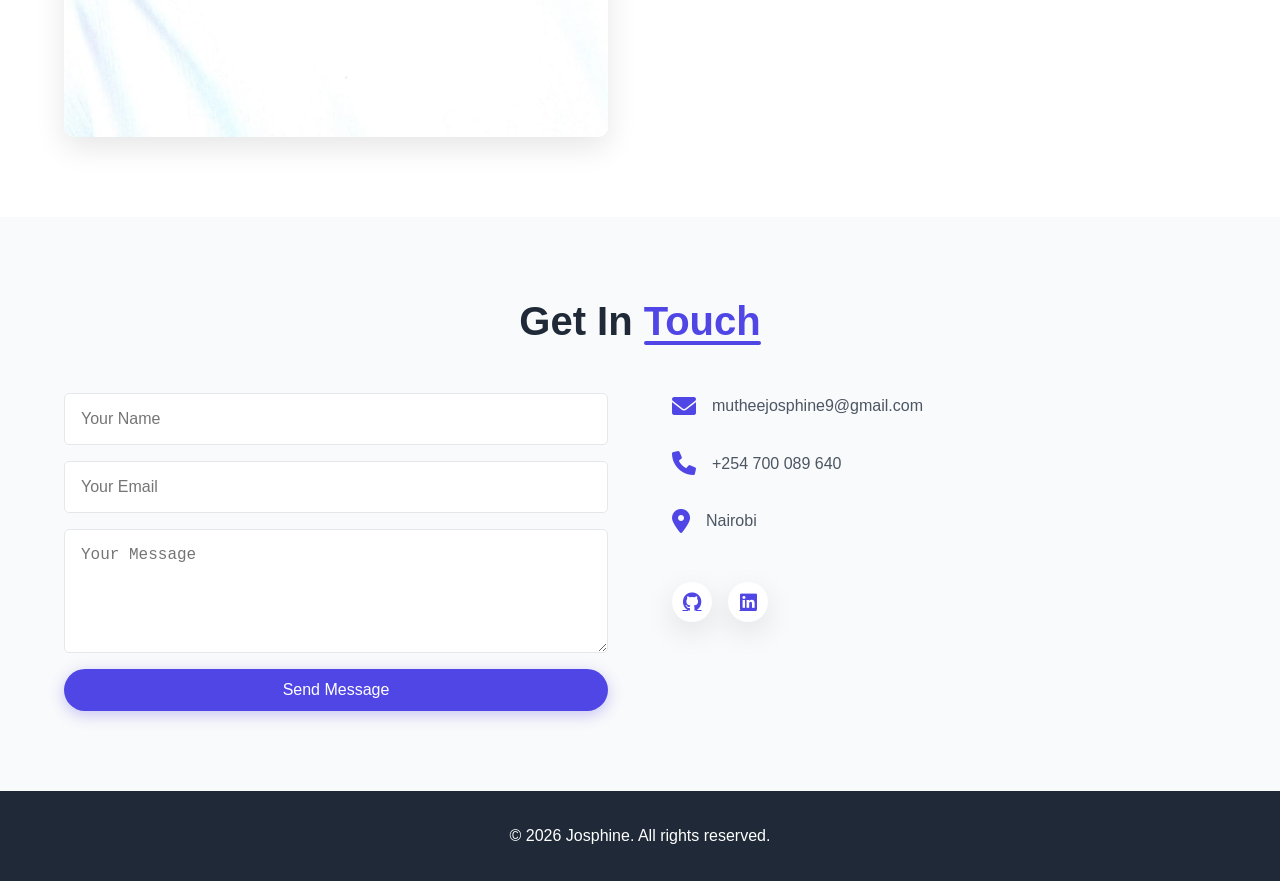
==== commit 14ff56c9: "Add LinkedIn and GitHub profile links" ====
--- a/index.html
+++ b/index.html
@@ -169,9 +169,8 @@
                     <p>Nairobi</p>
                 </div>
                 <div class="social-links">
-                    <a href="#"><i class="fab fa-github"></i></a>
-                    <a href="#"><i class="fab fa-linkedin"></i></a>
-                    <a href="#"><i class="fab fa-twitter"></i></a>
+                    <a href="https://github.com/JossMuthee" target="_blank"><i class="fab fa-github"></i></a>
+                    <a href="https://www.linkedin.com/in/josphine-njeri-muthee" target="_blank"><i class="fab fa-linkedin"></i></a>
                 </div>
             </div>
         </div>
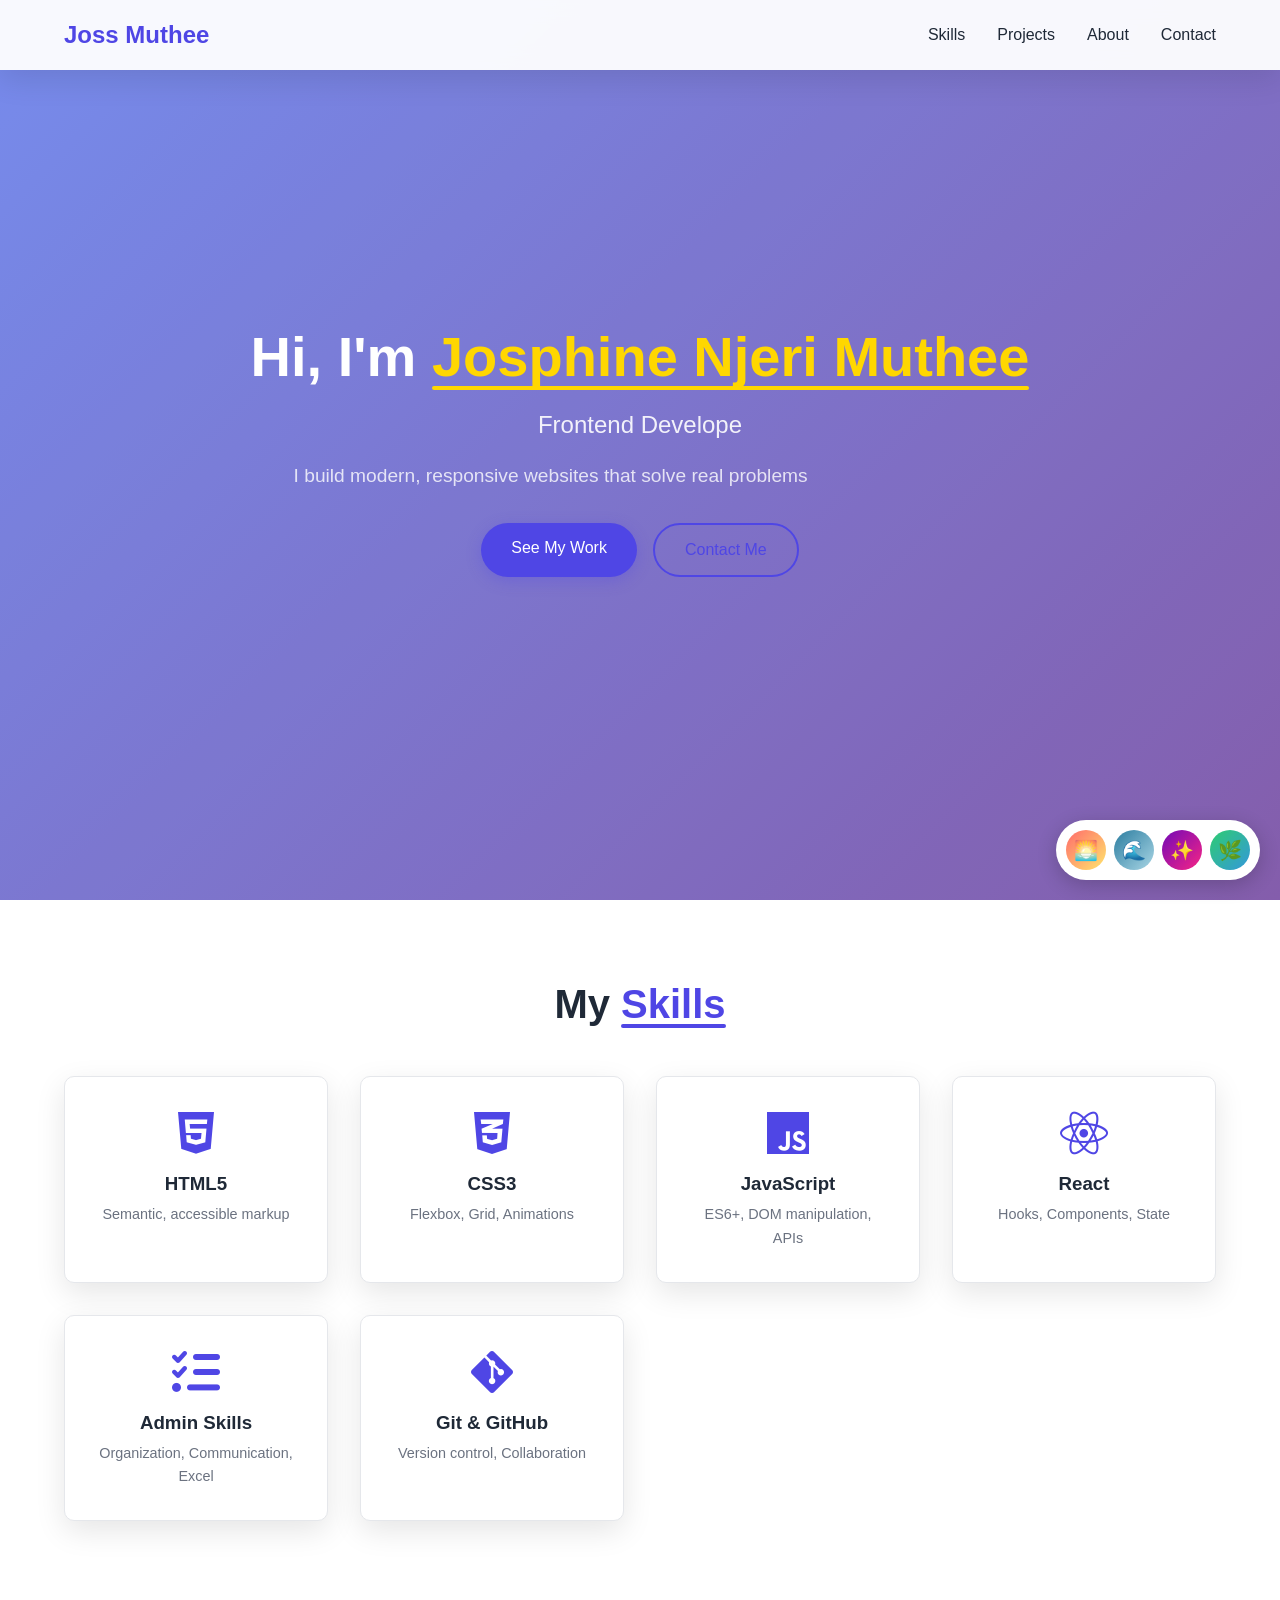
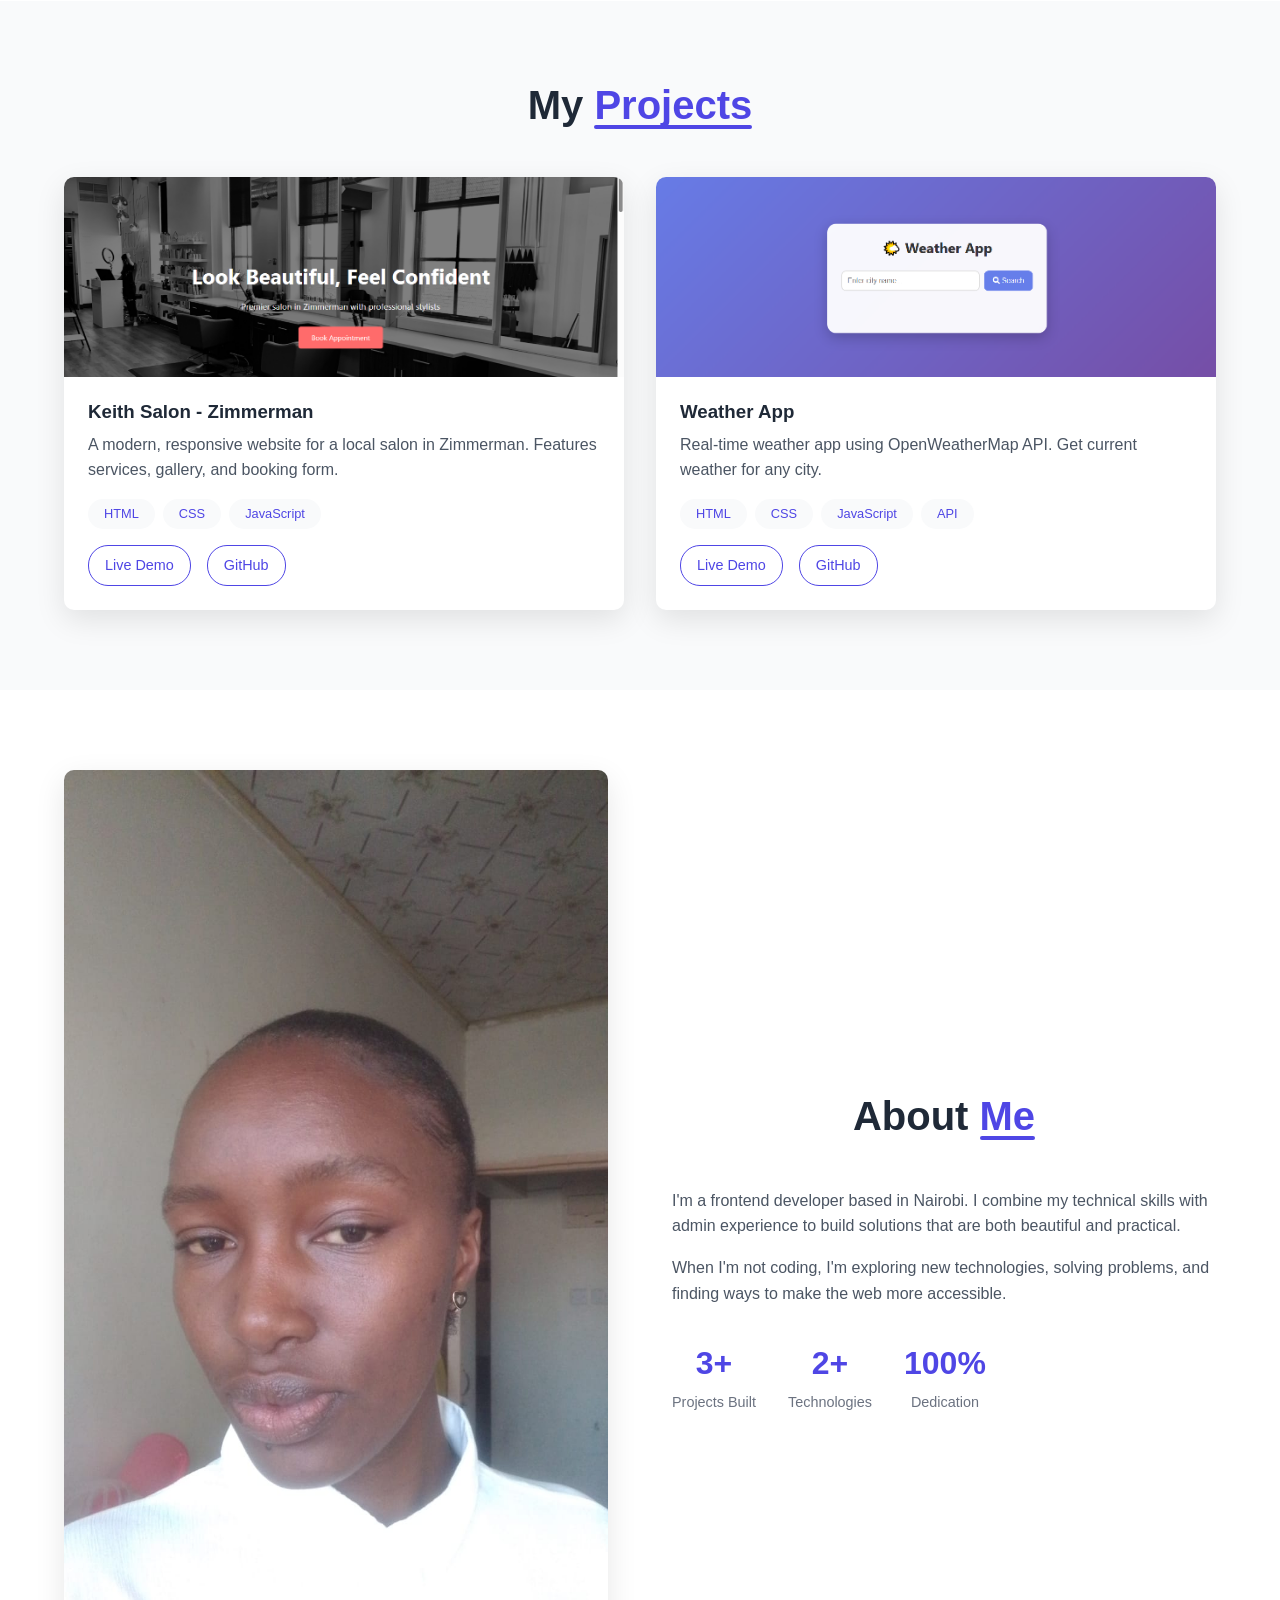
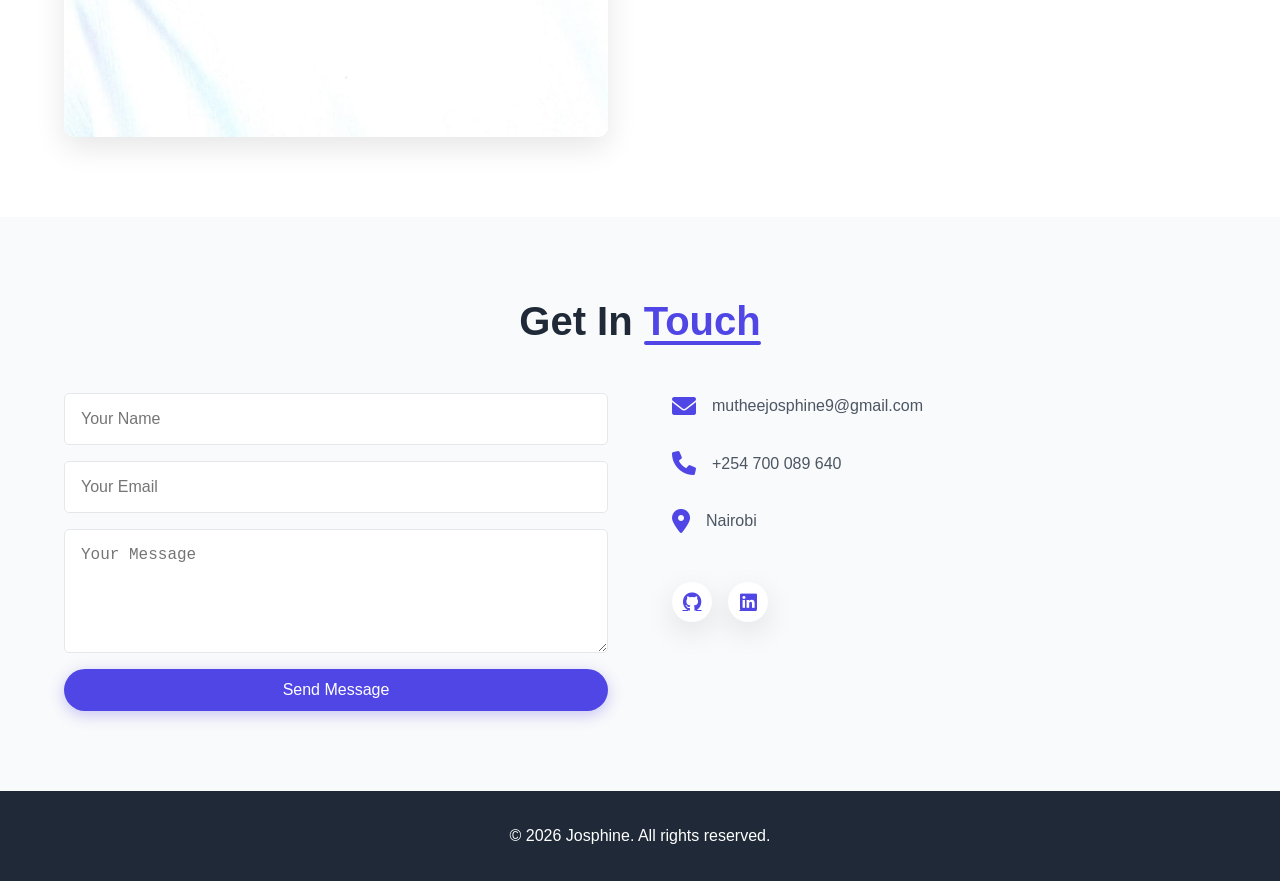
==== commit 74823a1d: "Complete weather app redesign with theme switcher and improved UI" ====
--- a/index.html
+++ b/index.html
@@ -181,6 +181,13 @@
         <p>&copy; 2026 Josphine. All rights reserved.</p>
     </footer>
 
+    <div class="theme-picker">
+    <button class="theme-btn" data-theme="sunset">🌅</button>
+    <button class="theme-btn" data-theme="ocean">🌊</button>
+    <button class="theme-btn" data-theme="galaxy">✨</button>
+    <button class="theme-btn" data-theme="mint">🌿</button>
+</div>
+
     <script src="script.js"></script>
 </body>
 </html>
--- a/style.css
+++ b/style.css
@@ -548,4 +548,38 @@
 .project-card,
 .about-content {
     animation: fadeIn 1s ease-out;
-}+}
+
+.theme-picker {
+    position: fixed;
+    bottom: 20px;
+    right: 20px;
+    display: flex;
+    gap: 8px;
+    background: white;
+    padding: 10px;
+    border-radius: 40px;
+    box-shadow: 0 5px 20px rgba(0,0,0,0.2);
+    z-index: 1000;
+}
+
+.theme-btn {
+    width: 40px;
+    height: 40px;
+    border: none;
+    border-radius: 50%;
+    cursor: pointer;
+    font-size: 1.2rem;
+    transition: all 0.3s ease;
+    background: white;
+}
+
+.theme-btn:hover {
+    transform: scale(1.1);
+    box-shadow: 0 5px 15px rgba(0,0,0,0.2);
+}
+
+.theme-btn[data-theme="sunset"] { background: linear-gradient(135deg, #ff6b6b, #ffe66d); }
+.theme-btn[data-theme="ocean"] { background: linear-gradient(135deg, #2c7da0, #a9d6e5); }
+.theme-btn[data-theme="galaxy"] { background: linear-gradient(135deg, #7209b7, #f72585); }
+.theme-btn[data-theme="mint"] { background: linear-gradient(135deg, #2ecc71, #3498db); }
